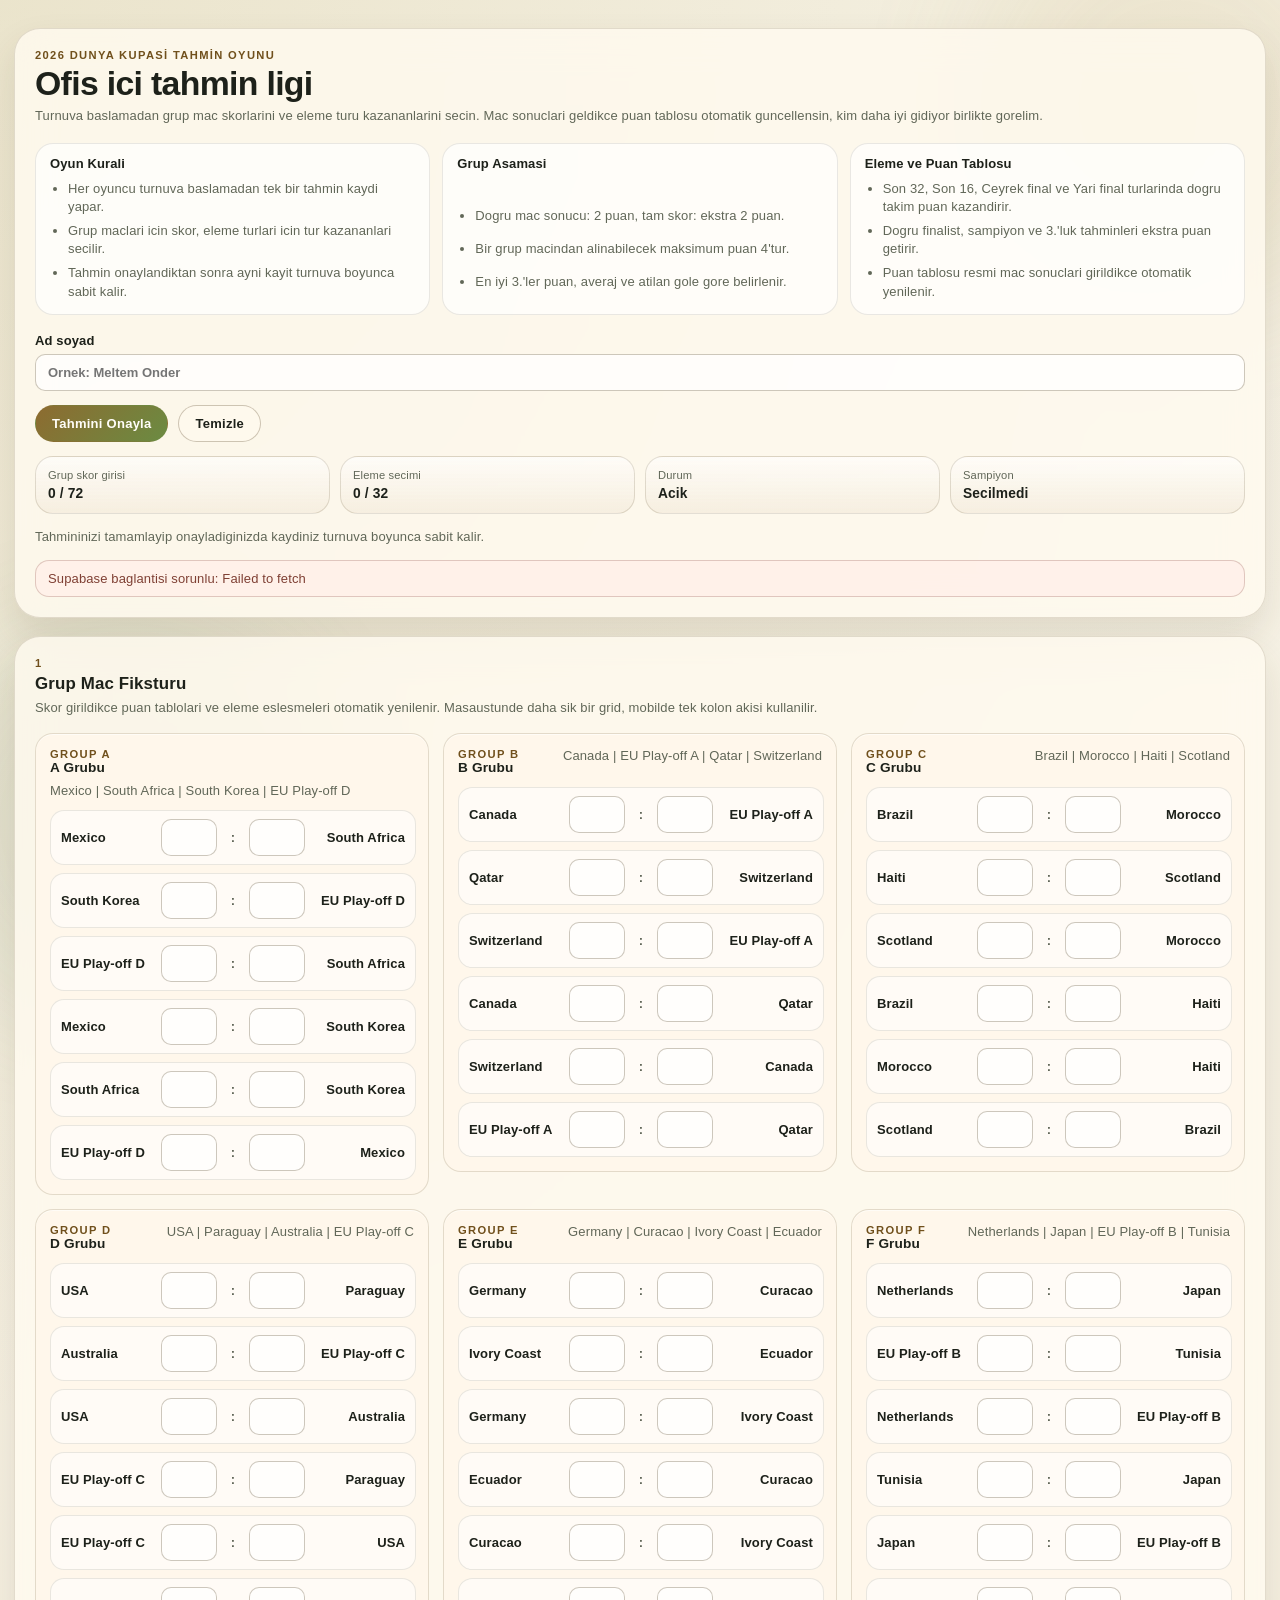
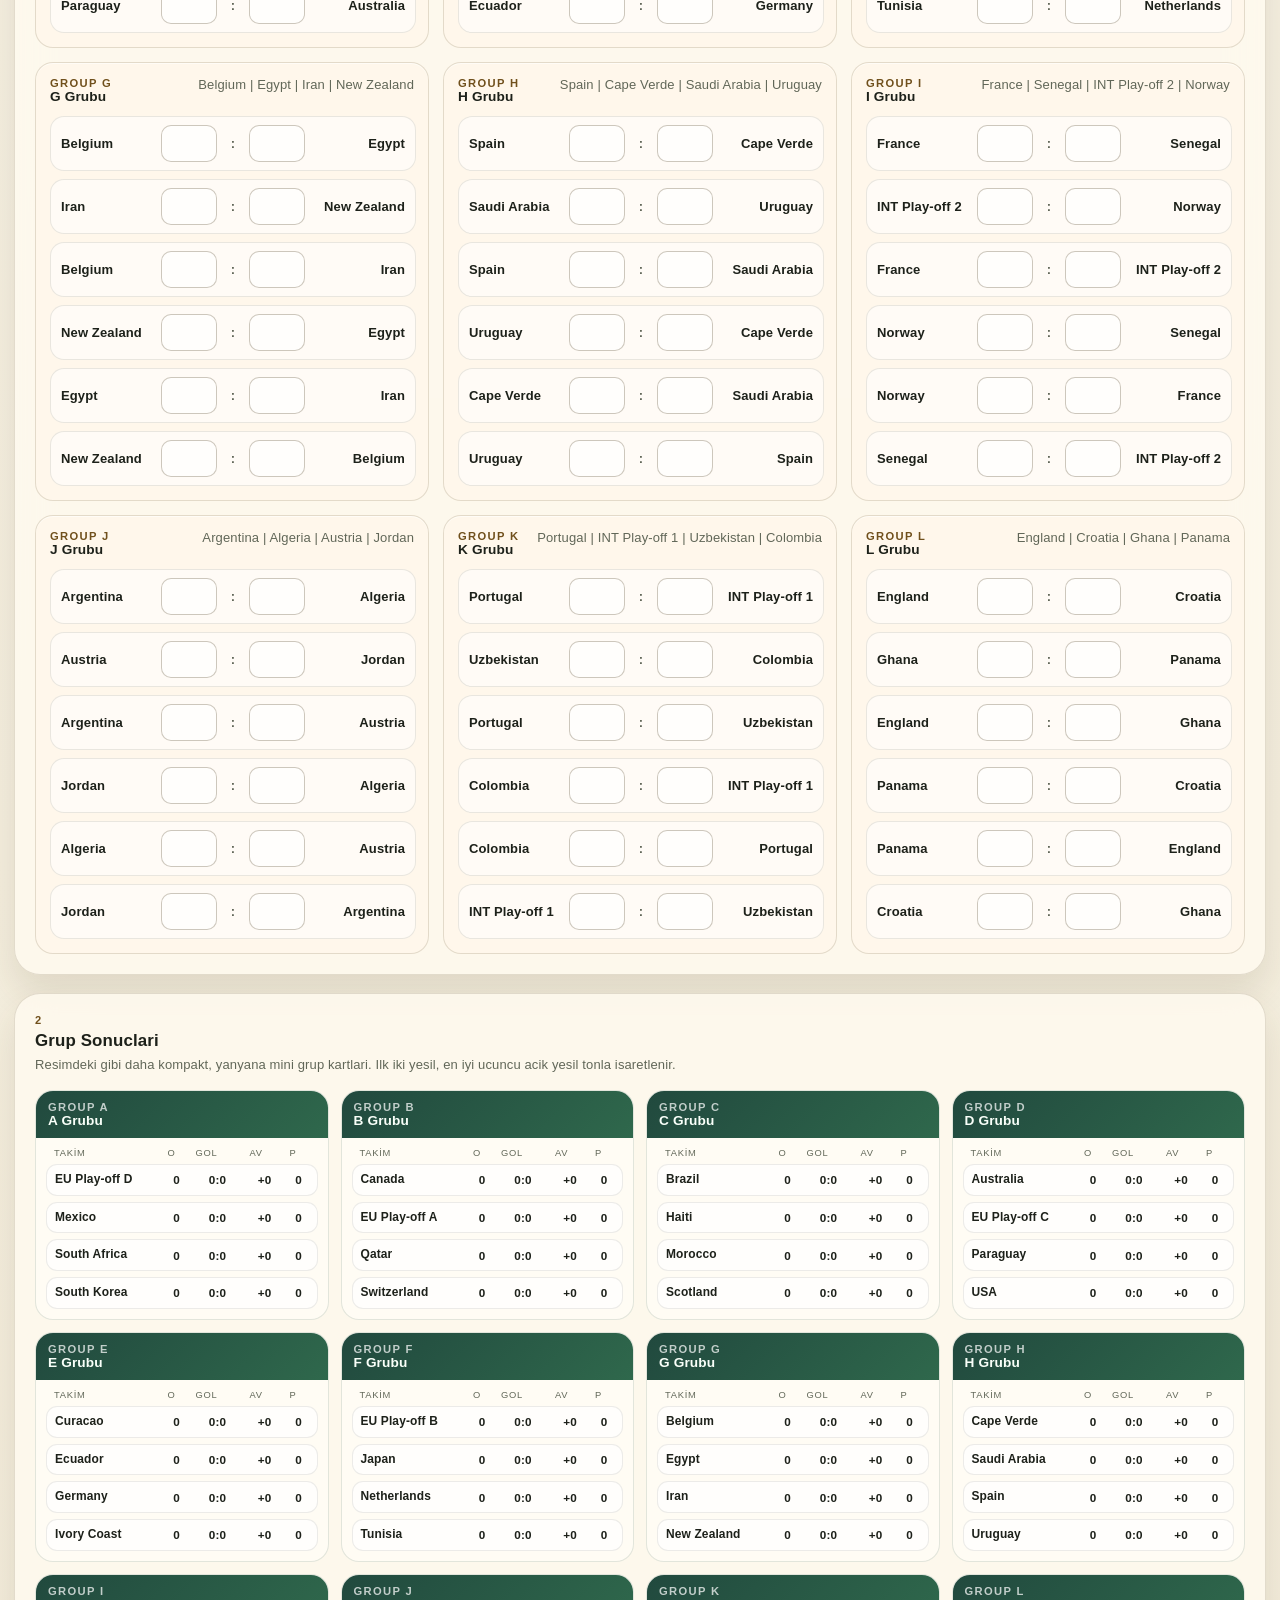
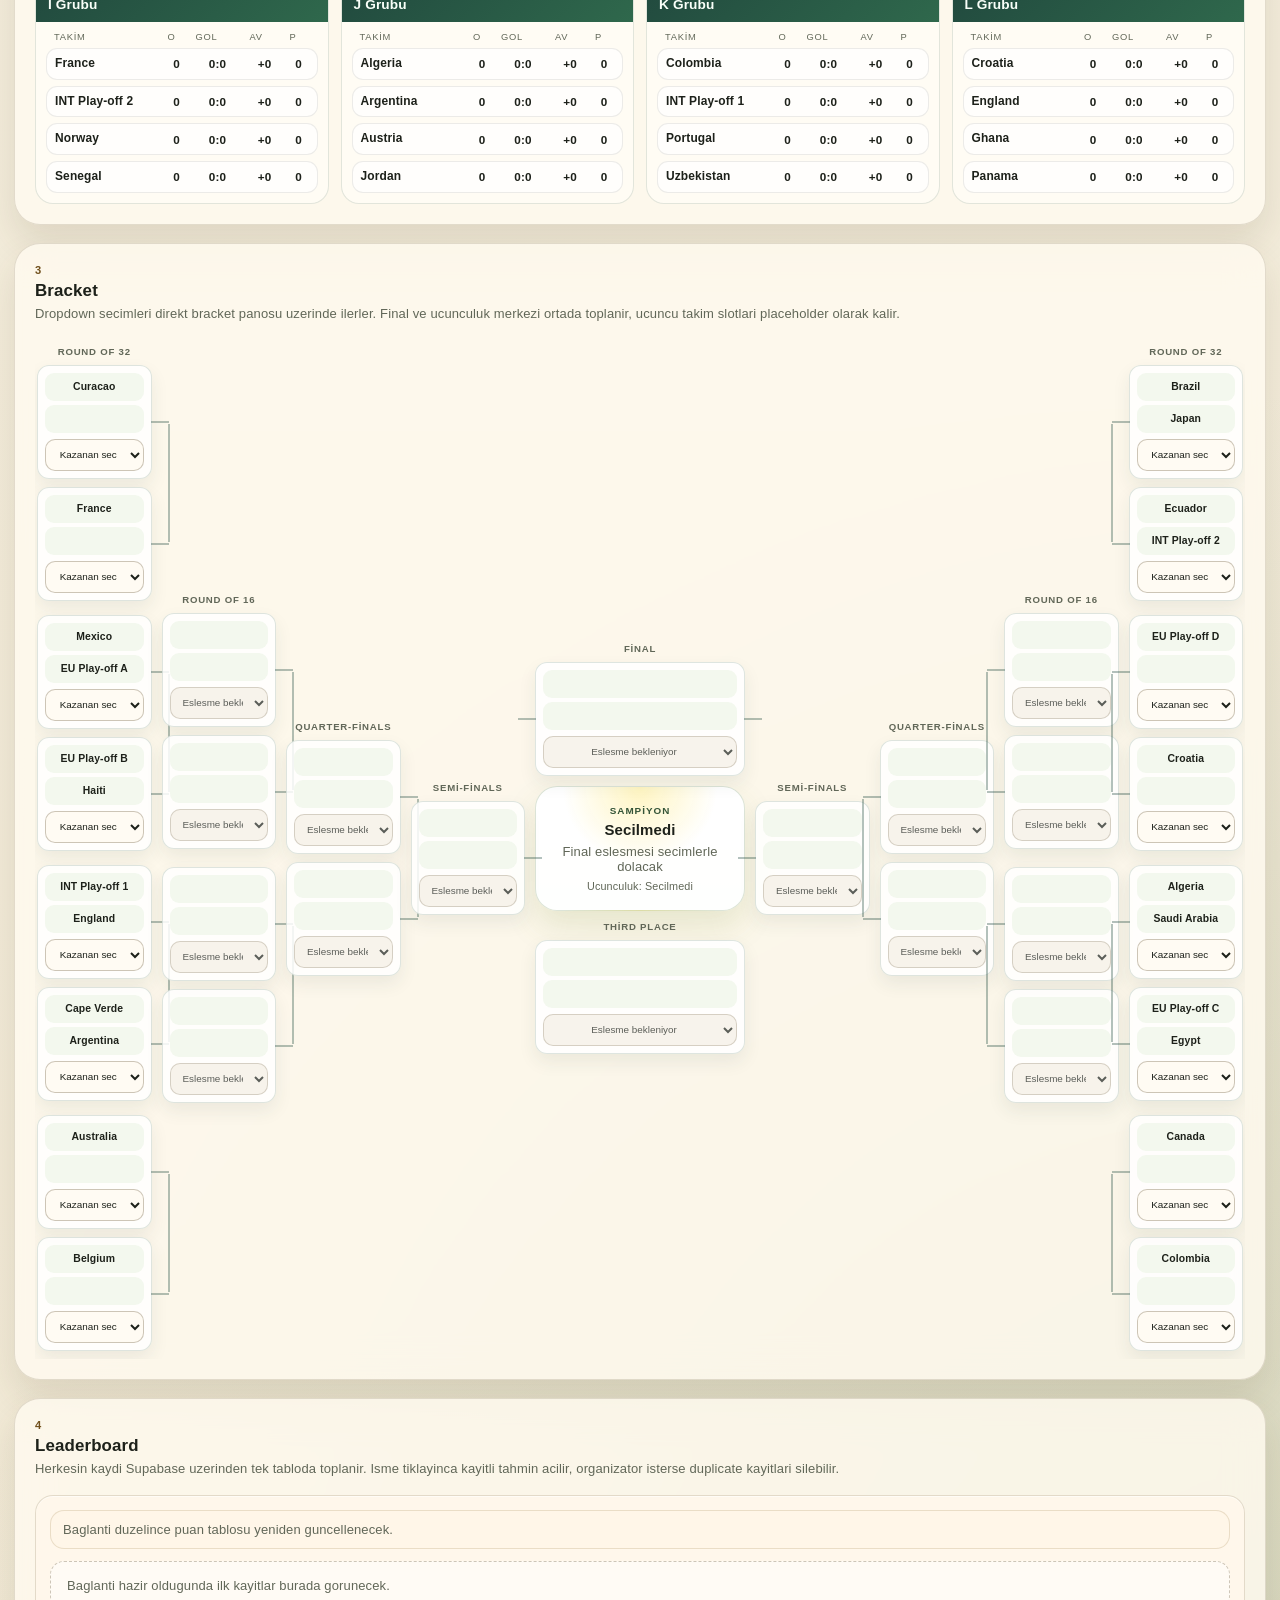
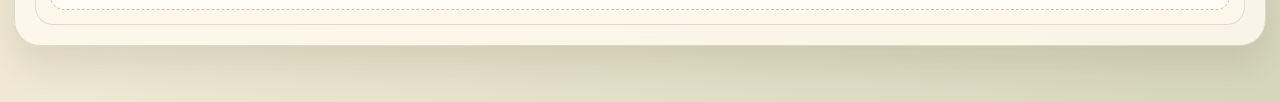
==== index.html @ 06441416 "debug" ====
<!doctype html>
<html lang="tr">
  <head>
    <meta charset="utf-8" />
    <meta name="viewport" content="width=device-width, initial-scale=1" />
    <title>2026 Dunya Kupasi Ofis Tahmin Ligi</title>
    <link rel="stylesheet" href="styles.css" />
    <script src="app.js" defer></script>
  </head>
  <body>
    <div class="page-glow page-glow--top"></div>
    <div class="page-glow page-glow--bottom"></div>

    <main class="app-shell">
      <section class="hero-card">
        <div class="section-intro">
          <p class="section-kicker">2026 Dunya Kupasi Tahmin Oyunu</p>
          <h1>Ofis ici tahmin ligi</h1>
          <p class="section-copy">
            Turnuva baslamadan grup mac skorlarini ve eleme turu kazananlarini
            secin. Mac sonuclari geldikce puan tablosu otomatik guncellensin,
            kim daha iyi gidiyor birlikte gorelim.
          </p>
        </div>

        <div class="hero-rules">
          <article class="hero-rule-card">
            <h2>Oyun Kurali</h2>
            <ul class="hero-rule-list">
              <li>Her oyuncu turnuva baslamadan tek bir tahmin kaydi yapar.</li>
              <li>Grup maclari icin skor, eleme turlari icin tur kazananlari secilir.</li>
              <li>Tahmin onaylandiktan sonra ayni kayit turnuva boyunca sabit kalir.</li>
            </ul>
          </article>

          <article class="hero-rule-card">
            <h2>Grup Asamasi</h2>
            <ul class="hero-rule-list">
              <li>Dogru mac sonucu: 2 puan, tam skor: ekstra 2 puan.</li>
              <li>Bir grup macindan alinabilecek maksimum puan 4'tur.</li>
              <li>En iyi 3.'ler puan, averaj ve atilan gole gore belirlenir.</li>
            </ul>
          </article>

          <article class="hero-rule-card">
            <h2>Eleme ve Puan Tablosu</h2>
            <ul class="hero-rule-list">
              <li>Son 32, Son 16, Ceyrek final ve Yari final turlarinda dogru takim puan kazandirir.</li>
              <li>Dogru finalist, sampiyon ve 3.'luk tahminleri ekstra puan getirir.</li>
              <li>Puan tablosu resmi mac sonuclari girildikce otomatik yenilenir.</li>
            </ul>
          </article>
        </div>

        <form id="entry-form" class="entry-form" autocomplete="off">
          <label class="field-label" for="full-name">
            Ad soyad
            <input
              id="full-name"
              name="fullName"
              type="text"
              maxlength="80"
              placeholder="Ornek: Meltem Onder"
            />
          </label>

          <div class="button-row">
            <button id="confirm-btn" class="button button--primary" type="submit">
              Tahmini Onayla
            </button>
            <button id="clear-btn" class="button button--ghost" type="button">
              Temizle
            </button>
          </div>

          <div class="status-grid">
            <article class="status-card">
              <span>Grup skor girisi</span>
              <strong id="group-progress">0 / 72</strong>
            </article>
            <article class="status-card">
              <span>Eleme secimi</span>
              <strong id="knockout-progress">0 / 32</strong>
            </article>
            <article class="status-card">
              <span>Durum</span>
              <strong id="lock-state">Acik</strong>
            </article>
            <article class="status-card">
              <span>Sampiyon</span>
              <strong id="champion-preview">Secilmedi</strong>
            </article>
          </div>

          <p id="lock-note" class="helper-copy">
            Tahmininizi tamamlayip onayladiginizda kaydiniz kilitlenir.
          </p>
          <p id="sync-note" class="sync-note">
            Canli puan tablosu hazirlaniyor.
          </p>
        </form>
      </section>

      <section class="section-card">
        <div class="section-intro">
          <p class="section-kicker">1</p>
          <h2>Grup Mac Fiksturu</h2>
          <p class="section-copy">
            Skor girildikce puan tablolari ve eleme eslesmeleri otomatik
            yenilenir. Masaustunde daha sik bir grid, mobilde tek kolon akisi
            kullanilir.
          </p>
        </div>
        <div id="fixtures-root" class="stack-root"></div>
      </section>

      <section class="section-card">
        <div class="section-intro">
          <p class="section-kicker">2</p>
          <h2>Grup Sonuclari</h2>
          <p class="section-copy">
            Resimdeki gibi daha kompakt, yanyana mini grup kartlari. Ilk iki
            yesil, en iyi ucuncu acik yesil tonla isaretlenir.
          </p>
        </div>
        <div id="standings-root" class="stack-root"></div>
      </section>

      <section class="section-card">
        <div class="section-intro">
          <p class="section-kicker">3</p>
          <h2>Bracket</h2>
          <p class="section-copy">
            Dropdown secimleri direkt bracket panosu uzerinde ilerler. Final ve
            ucunculuk merkezi ortada toplanir, ucuncu takim slotlari placeholder
            olarak kalir.
          </p>
        </div>
        <div id="bracket-root" class="stack-root"></div>
      </section>

      <section class="section-card">
        <div class="section-intro">
          <p class="section-kicker">4</p>
          <h2>Leaderboard</h2>
          <p class="section-copy">
            Herkesin kaydi Supabase uzerinden tek tabloda toplanir. Isme
            tiklayinca kayitli tahmin acilir, organizator isterse duplicate
            kayitlari silebilir.
          </p>
        </div>
        <div id="leaderboard-root"></div>
      </section>

      <section id="admin-section" class="section-card hidden">
        <div class="section-intro">
          <p class="section-kicker">Admin</p>
          <h2>Admin Skor Girisi</h2>
          <p class="section-copy">
            Bu alan sadece organizator icindir. Giris yapinca resmi mac
            sonuclarini kaydedebilir ve leaderboard'u ortak olarak
            guncelleyebilirsiniz.
          </p>
        </div>
        <div id="admin-root" class="stack-root"></div>
      </section>
    </main>

    <div id="preview-overlay" class="preview-overlay hidden" role="dialog" aria-modal="true">
      <div class="preview-panel">
        <div class="preview-panel__head">
          <div>
            <p class="section-kicker">Kayitli Tahmin</p>
            <h3 id="preview-title">Tahmin detayi</h3>
            <p id="preview-meta" class="helper-copy"></p>
          </div>
          <button
            type="button"
            class="button button--ghost button--small"
            data-close-preview="true"
          >
            Kapat
          </button>
        </div>
        <div id="preview-body" class="preview-body"></div>
      </div>
    </div>
  </body>
</html>
---- styles.css ----
:root {
  --bg: #f4efdf;
  --bg-soft: rgba(255, 252, 244, 0.75);
  --panel: rgba(255, 250, 240, 0.82);
  --panel-strong: rgba(255, 248, 235, 0.94);
  --line: rgba(100, 84, 53, 0.18);
  --line-strong: rgba(100, 84, 53, 0.32);
  --ink: #1d211a;
  --muted: #616758;
  --accent: #8c6a30;
  --accent-strong: #70501c;
  --green-soft: #dcebcf;
  --green-strong: #355538;
  --green-lite: #edf6e4;
  --warning: #7f4034;
  --shadow: 0 18px 36px rgba(74, 54, 28, 0.12);
  --radius-xl: 26px;
  --radius-lg: 18px;
  --radius-md: 14px;
  --radius-sm: 10px;
  --font-stack: "Avenir Next Condensed", "Franklin Gothic Medium", "Arial Narrow", sans-serif;
  font-size: 13px;
}

*,
*::before,
*::after {
  box-sizing: border-box;
}

html {
  scroll-behavior: smooth;
}

body {
  margin: 0;
  min-height: 100vh;
  background:
    radial-gradient(circle at top left, rgba(190, 175, 109, 0.22), transparent 28%),
    radial-gradient(circle at bottom right, rgba(104, 137, 91, 0.2), transparent 26%),
    linear-gradient(180deg, #f7f3e7 0%, #f1e9d5 100%);
  color: var(--ink);
  font-family: var(--font-stack);
  letter-spacing: 0.01em;
}

body.modal-open {
  overflow: hidden;
}

.hidden {
  display: none !important;
}

.page-glow {
  position: fixed;
  inset: auto;
  width: 32rem;
  height: 32rem;
  border-radius: 50%;
  filter: blur(64px);
  opacity: 0.45;
  pointer-events: none;
  z-index: 0;
}

.page-glow--top {
  top: -8rem;
  right: -8rem;
  background: rgba(180, 154, 81, 0.28);
}

.page-glow--bottom {
  bottom: -10rem;
  left: -6rem;
  background: rgba(90, 125, 93, 0.24);
}

.app-shell {
  position: relative;
  z-index: 1;
  width: min(1260px, calc(100vw - 28px));
  margin: 0 auto;
  padding: 28px 0 56px;
}

.hero-card,
.section-card {
  position: relative;
  background: var(--panel);
  border: 1px solid var(--line);
  border-radius: var(--radius-xl);
  box-shadow: var(--shadow);
  backdrop-filter: blur(18px);
  padding: 20px;
}

.section-card {
  margin-top: 18px;
}

.section-intro {
  display: grid;
  gap: 6px;
  margin-bottom: 16px;
}

.section-kicker {
  margin: 0;
  color: var(--accent-strong);
  font-size: 0.86rem;
  font-weight: 700;
  text-transform: uppercase;
  letter-spacing: 0.12em;
}

h1,
h2,
h3,
h4,
p {
  margin: 0;
}

h1 {
  font-size: clamp(1.7rem, 3vw, 2.6rem);
  line-height: 1;
  letter-spacing: -0.02em;
}

h2 {
  font-size: 1.3rem;
  line-height: 1.05;
}

h3 {
  font-size: 1.05rem;
  line-height: 1.1;
}

h4 {
  font-size: 0.94rem;
}

.section-copy,
.helper-copy {
  color: var(--muted);
  line-height: 1.4;
}

.sync-note {
  margin: 0;
  padding: 10px 12px;
  border-radius: var(--radius-md);
  border: 1px solid rgba(99, 119, 76, 0.18);
  background: rgba(235, 245, 224, 0.72);
  color: var(--muted);
}

.sync-note--warning {
  border-color: rgba(127, 64, 52, 0.24);
  background: rgba(255, 240, 233, 0.84);
  color: var(--warning);
}

.entry-form {
  margin-top: 18px;
  display: grid;
  gap: 14px;
}

.hero-rules {
  margin-top: 18px;
  display: grid;
  grid-template-columns: repeat(3, minmax(0, 1fr));
  gap: 12px;
}

.hero-rule-card {
  border: 1px solid rgba(97, 103, 88, 0.14);
  border-radius: var(--radius-lg);
  background: rgba(255, 255, 255, 0.68);
  padding: 13px 14px;
  display: grid;
  gap: 9px;
}

.hero-rule-card h2 {
  font-size: 1rem;
}

.hero-rule-list {
  margin: 0;
  padding-left: 18px;
  color: var(--muted);
  display: grid;
  gap: 6px;
  line-height: 1.4;
}

.field-label,
.select-label {
  display: grid;
  gap: 6px;
  font-weight: 700;
  color: var(--ink);
}

input,
select,
button {
  font: inherit;
}

input[type="text"],
input[type="number"],
select {
  width: 100%;
  border: 1px solid var(--line-strong);
  border-radius: var(--radius-sm);
  background: rgba(255, 255, 255, 0.72);
  color: var(--ink);
  padding: 10px 12px;
  transition: border-color 160ms ease, transform 160ms ease, background-color 160ms ease;
}

input[type="text"]:focus,
input[type="number"]:focus,
select:focus {
  outline: none;
  border-color: rgba(113, 83, 24, 0.72);
  background: rgba(255, 255, 255, 0.95);
}

input:disabled,
select:disabled {
  cursor: not-allowed;
  opacity: 0.72;
  background: rgba(242, 236, 225, 0.84);
}

.button-row {
  display: flex;
  flex-wrap: wrap;
  gap: 10px;
}

.button {
  border: 1px solid transparent;
  border-radius: 999px;
  padding: 10px 16px;
  font-weight: 800;
  letter-spacing: 0.02em;
  cursor: pointer;
  transition: transform 160ms ease, border-color 160ms ease, background-color 160ms ease;
}

.button:hover {
  transform: translateY(-1px);
}

.button--primary {
  background: linear-gradient(135deg, #8d6b30, #6b8b42);
  color: #fffdf8;
}

.button--ghost {
  border-color: var(--line-strong);
  background: rgba(255, 249, 238, 0.7);
  color: var(--ink);
}

.button--danger {
  border-color: rgba(127, 64, 52, 0.28);
  background: rgba(255, 240, 233, 0.82);
  color: var(--warning);
}

.button--small {
  padding: 8px 12px;
}

.status-grid {
  display: grid;
  grid-template-columns: repeat(4, minmax(0, 1fr));
  gap: 10px;
}

.status-card {
  display: grid;
  gap: 5px;
  padding: 12px;
  border-radius: var(--radius-lg);
  border: 1px solid var(--line);
  background:
    linear-gradient(180deg, rgba(255, 255, 255, 0.62), rgba(245, 237, 222, 0.9));
}

.status-card span {
  color: var(--muted);
  font-size: 0.86rem;
}

.status-card strong {
  font-size: 1.06rem;
}

.stack-root {
  display: grid;
  gap: 14px;
}

#fixtures-root {
  grid-template-columns: repeat(auto-fit, minmax(350px, 1fr));
  align-items: start;
}

.group-card,
.leaderboard-card {
  border: 1px solid var(--line);
  border-radius: var(--radius-lg);
  background: var(--panel-strong);
  box-shadow: inset 0 1px 0 rgba(255, 255, 255, 0.55);
  padding: 14px;
}

.group-card__head {
  display: flex;
  flex-wrap: wrap;
  justify-content: space-between;
  gap: 8px 14px;
  margin-bottom: 12px;
}

.group-card__teams {
  color: var(--muted);
}

.fixture-list,
.preview-fixtures {
  display: grid;
  gap: 8px;
}

.fixture-row {
  display: grid;
  grid-template-columns: minmax(92px, 1fr) 56px 16px 56px minmax(92px, 1fr);
  align-items: center;
  gap: 8px;
  padding: 8px 10px;
  border: 1px solid rgba(97, 103, 88, 0.14);
  border-radius: var(--radius-md);
  background: rgba(255, 255, 255, 0.54);
}

.fixture-team {
  font-weight: 700;
}

.fixture-team--away {
  text-align: right;
}

.score-input {
  padding: 8px 10px;
  text-align: center;
  font-weight: 800;
}

.score-separator {
  text-align: center;
  color: var(--muted);
  font-weight: 800;
}

.leaderboard-shell {
  overflow-x: auto;
}

table {
  width: 100%;
  border-collapse: collapse;
  min-width: 420px;
}

th,
td {
  padding: 9px 8px;
  border-bottom: 1px solid rgba(97, 103, 88, 0.12);
  text-align: left;
  white-space: nowrap;
}

thead th {
  color: var(--muted);
  font-size: 0.82rem;
  text-transform: uppercase;
  letter-spacing: 0.08em;
}

tbody tr:last-child td {
  border-bottom: 0;
}

.row-qualifier {
  background: var(--green-soft);
}

.row-best-third {
  background: var(--green-lite);
}

.standings-map {
  display: grid;
  grid-template-columns: repeat(4, minmax(0, 1fr));
  gap: 12px;
}

.mini-group-card {
  overflow: hidden;
  border: 1px solid rgba(19, 56, 45, 0.12);
  border-radius: var(--radius-lg);
  background: rgba(255, 252, 244, 0.96);
  box-shadow: inset 0 1px 0 rgba(255, 255, 255, 0.6);
}

.mini-group-card__head {
  padding: 10px 12px;
  color: #f9fff9;
  background: linear-gradient(135deg, #21493e, #2f684c);
}

.mini-group-card__head .section-kicker {
  color: rgba(255, 255, 255, 0.72);
}

.mini-group-card__body {
  display: grid;
  gap: 6px;
  padding: 10px;
}

.mini-group-legend,
.mini-group-row {
  display: grid;
  grid-template-columns: minmax(0, 2.6fr) 20px 46px 32px 20px;
  gap: 8px;
  align-items: center;
}

.mini-group-legend {
  color: var(--muted);
  font-size: 0.72rem;
  text-transform: uppercase;
  letter-spacing: 0.08em;
  padding: 0 8px;
}

.mini-group-row {
  padding: 8px;
  border-radius: 11px;
  border: 1px solid rgba(97, 103, 88, 0.12);
  background: rgba(255, 255, 255, 0.72);
}

.mini-group-value {
  text-align: center;
  font-weight: 800;
  font-size: 0.9rem;
}

.mini-group-team {
  min-width: 0;
  line-height: 1.15;
  font-size: 0.92rem;
  overflow-wrap: anywhere;
}

.bracket-scroll {
  overflow-x: auto;
  padding-bottom: 6px;
}

.bracket-board {
  min-width: 1020px;
  display: grid;
  grid-template-columns: minmax(0, 1fr) 210px minmax(0, 1fr);
  gap: 10px;
  align-items: start;
  padding: 6px 2px 2px;
}

.bracket-side {
  display: grid;
  gap: 10px;
  align-items: center;
}

.bracket-side--left {
  grid-template-columns: repeat(4, minmax(0, 1fr));
}

.bracket-side--right {
  grid-template-columns: repeat(4, minmax(0, 1fr));
}

.bracket-column {
  position: relative;
  display: grid;
  gap: 8px;
  align-content: start;
}

.bracket-column__label {
  margin: 0;
  color: var(--muted);
  font-size: 0.74rem;
  font-weight: 800;
  text-align: center;
  text-transform: uppercase;
  letter-spacing: 0.08em;
}

.bracket-column__stack {
  display: grid;
  gap: 14px;
}

.bracket-column--r16 .bracket-column__stack {
  gap: 18px;
}

.bracket-column--qf .bracket-column__stack {
  gap: 26px;
}

.bracket-column--sf .bracket-column__stack {
  gap: 0;
}

.bracket-group {
  position: relative;
  display: grid;
  gap: 8px;
  z-index: 0;
}

.bracket-group--size-1 {
  gap: 0;
}

.bracket-match {
  position: relative;
  display: grid;
  gap: 6px;
  padding: 7px;
  min-height: 96px;
  z-index: 1;
  border-radius: 12px;
  border: 1px solid rgba(22, 71, 46, 0.14);
  background: rgba(255, 255, 255, 0.84);
  box-shadow: 0 8px 18px rgba(35, 69, 47, 0.08);
}

.bracket-match > * {
  position: relative;
  z-index: 1;
}

.bracket-side--left .bracket-column:not(:last-child) .bracket-match::after {
  content: "";
  position: absolute;
  top: calc(50% - 1px);
  right: -18px;
  width: 18px;
  z-index: 0;
  border-top: 2px solid rgba(33, 73, 62, 0.34);
}

.bracket-side--right .bracket-column:not(:first-child) .bracket-match::before {
  content: "";
  position: absolute;
  top: calc(50% - 1px);
  left: -18px;
  width: 18px;
  z-index: 0;
  border-top: 2px solid rgba(33, 73, 62, 0.34);
}

.bracket-side--left .bracket-column--sf .bracket-match::after {
  content: "";
  position: absolute;
  top: calc(50% - 1px);
  right: -18px;
  width: 18px;
  z-index: 0;
  border-top: 2px solid rgba(33, 73, 62, 0.34);
}

.bracket-side--right .bracket-column--sf .bracket-match::before {
  content: "";
  position: absolute;
  top: calc(50% - 1px);
  left: -18px;
  width: 18px;
  z-index: 0;
  border-top: 2px solid rgba(33, 73, 62, 0.34);
}

.bracket-side--left .bracket-group--size-2::after {
  content: "";
  position: absolute;
  top: 25%;
  bottom: 25%;
  right: -18px;
  z-index: 0;
  border-right: 2px solid rgba(33, 73, 62, 0.34);
}

.bracket-side--right .bracket-group--size-2::before {
  content: "";
  position: absolute;
  top: 25%;
  bottom: 25%;
  left: -18px;
  z-index: 0;
  border-left: 2px solid rgba(33, 73, 62, 0.34);
}

.bracket-slot-stack {
  display: grid;
  gap: 4px;
}

.bracket-slot {
  display: flex;
  align-items: center;
  justify-content: center;
  min-height: 28px;
  gap: 6px;
  padding: 5px 7px;
  border-radius: 9px;
  background: rgba(243, 248, 238, 0.96);
}

.bracket-slot__team {
  display: flex;
  align-items: center;
  justify-content: center;
  flex: 1 1 100%;
  min-width: 0;
  min-height: 18px;
  line-height: 1.15;
  text-align: center;
  overflow-wrap: anywhere;
  font-size: 0.8rem;
}

.bracket-slot__team:empty::after {
  content: "\00a0";
}

.bracket-select {
  width: 100%;
  height: 32px;
  padding: 6px 8px;
  font-size: 0.76rem;
  text-align: center;
  text-align-last: center;
  background: rgba(255, 251, 243, 0.94);
}

.bracket-center {
  display: grid;
  gap: 10px;
  align-content: center;
  align-self: center;
}

.bracket-center__section {
  position: relative;
  display: grid;
  gap: 8px;
}

.bracket-center .bracket-match {
  background: rgba(255, 255, 255, 0.9);
}

.bracket-center__section:first-child .bracket-match::before,
.bracket-center__section:first-child .bracket-match::after {
  content: "";
  position: absolute;
  top: calc(50% - 1px);
  width: 18px;
  z-index: 0;
  border-top: 2px solid rgba(33, 73, 62, 0.34);
}

.bracket-center__section:first-child .bracket-match::before {
  left: -18px;
}

.bracket-center__section:first-child .bracket-match::after {
  right: -18px;
}

.bracket-crown {
  display: grid;
  gap: 6px;
  padding: 18px 14px;
  border-radius: 22px;
  text-align: center;
  border: 1px solid rgba(79, 122, 55, 0.2);
  background:
    radial-gradient(circle at top, rgba(255, 244, 188, 0.92), rgba(255, 255, 255, 0.94) 48%),
    linear-gradient(180deg, rgba(255, 255, 255, 0.96), rgba(235, 247, 223, 0.96));
  box-shadow: 0 16px 32px rgba(121, 143, 51, 0.16);
}

.bracket-crown span {
  color: var(--green-strong);
  font-size: 0.76rem;
  font-weight: 800;
  text-transform: uppercase;
  letter-spacing: 0.1em;
}

.bracket-crown strong {
  font-size: 1.15rem;
  line-height: 1.05;
}

.bracket-crown p,
.bracket-crown small {
  color: var(--muted);
}

.match-card {
  border: 1px solid rgba(97, 103, 88, 0.14);
  border-radius: var(--radius-md);
  background: rgba(255, 255, 255, 0.72);
  padding: 12px;
  display: grid;
  gap: 10px;
}

.match-card__top {
  display: flex;
  justify-content: space-between;
  gap: 10px;
  align-items: flex-start;
}

.participant-stack {
  display: grid;
  gap: 6px;
}

.participant-row {
  display: flex;
  justify-content: space-between;
  gap: 12px;
  align-items: center;
  padding: 7px 9px;
  border-radius: var(--radius-sm);
  background: rgba(249, 245, 235, 0.92);
}

.participant-row span {
  color: var(--muted);
}

.leaderboard-note {
  margin-bottom: 12px;
  padding: 11px 12px;
  border-radius: var(--radius-md);
  background: rgba(255, 247, 232, 0.9);
  border: 1px solid rgba(140, 106, 48, 0.18);
  color: var(--muted);
}

.link-button {
  appearance: none;
  padding: 0;
  border: 0;
  background: transparent;
  color: var(--accent-strong);
  text-decoration: underline;
  cursor: pointer;
  font-weight: 800;
}

.empty-state {
  padding: 16px;
  border-radius: var(--radius-md);
  border: 1px dashed var(--line-strong);
  color: var(--muted);
  background: rgba(255, 255, 255, 0.52);
}

.table-note {
  display: flex;
  flex-wrap: wrap;
  justify-content: space-between;
  gap: 8px 14px;
  margin-bottom: 12px;
  color: var(--muted);
}

.leaderboard-actions {
  text-align: right;
}

.admin-shell {
  display: grid;
  gap: 14px;
}

.admin-toolbar {
  display: flex;
  flex-wrap: wrap;
  justify-content: space-between;
  gap: 10px 16px;
  align-items: flex-start;
}

.admin-toolbar__meta {
  display: grid;
  gap: 4px;
}

.admin-badge {
  display: inline-flex;
  align-items: center;
  gap: 6px;
  padding: 5px 9px;
  border-radius: 999px;
  background: rgba(53, 85, 56, 0.14);
  color: var(--green-strong);
  font-size: 0.76rem;
  font-weight: 800;
  letter-spacing: 0.08em;
  text-transform: uppercase;
}

.admin-editor-grid {
  display: grid;
  grid-template-columns: repeat(auto-fit, minmax(320px, 1fr));
  gap: 14px;
}

.admin-rounds {
  display: grid;
  gap: 14px;
}

.admin-round-block {
  display: grid;
  gap: 10px;
}

.admin-round-grid {
  display: grid;
  grid-template-columns: repeat(auto-fit, minmax(220px, 1fr));
  gap: 10px;
}

.admin-login {
  width: min(420px, 100%);
  display: grid;
  gap: 12px;
}

.admin-note {
  color: var(--muted);
}

.admin-footer {
  display: flex;
  flex-wrap: wrap;
  justify-content: space-between;
  gap: 10px;
  align-items: center;
}

.preview-overlay {
  position: fixed;
  inset: 0;
  background: rgba(19, 22, 18, 0.48);
  display: flex;
  align-items: flex-start;
  justify-content: center;
  padding: 24px 14px;
  overflow-y: auto;
  z-index: 40;
}

.preview-overlay.hidden {
  display: none;
}

.preview-panel {
  width: min(960px, 100%);
  border-radius: var(--radius-xl);
  border: 1px solid rgba(255, 255, 255, 0.22);
  background: rgba(249, 245, 236, 0.96);
  box-shadow: 0 22px 60px rgba(0, 0, 0, 0.22);
  padding: 18px;
}

.preview-panel__head {
  display: flex;
  justify-content: space-between;
  gap: 12px;
  align-items: flex-start;
  margin-bottom: 16px;
}

.preview-body,
.preview-section {
  display: grid;
  gap: 12px;
}

.preview-section + .preview-section {
  margin-top: 14px;
}

.preview-round,
.preview-group {
  border: 1px solid var(--line);
  border-radius: var(--radius-lg);
  background: rgba(255, 255, 255, 0.72);
  padding: 12px;
}

.preview-fixture-row,
.preview-winner-row {
  display: flex;
  justify-content: space-between;
  gap: 12px;
  padding: 6px 0;
  border-bottom: 1px solid rgba(97, 103, 88, 0.12);
}

.preview-fixture-row:last-child,
.preview-winner-row:last-child {
  border-bottom: 0;
}

.preview-score {
  font-weight: 800;
  color: var(--accent-strong);
}

.muted {
  color: var(--muted);
}

@media (max-width: 840px) {
  .status-grid {
    grid-template-columns: repeat(2, minmax(0, 1fr));
  }

  .hero-rules,
  .standings-map {
    grid-template-columns: repeat(2, minmax(0, 1fr));
  }

  .admin-round-grid {
    grid-template-columns: repeat(2, minmax(0, 1fr));
  }
}

@media (max-width: 640px) {
  :root {
    font-size: 12px;
  }

  .app-shell {
    width: min(100vw - 18px, 1100px);
    padding-top: 18px;
    padding-bottom: 34px;
  }

  .hero-card,
  .section-card,
  .preview-panel {
    padding: 14px;
    border-radius: 20px;
  }

  #fixtures-root,
  .hero-rules,
  .standings-map {
    grid-template-columns: 1fr;
  }

  .fixture-row {
    grid-template-columns: minmax(72px, 1fr) 50px 14px 50px minmax(72px, 1fr);
    gap: 6px;
    padding: 8px;
  }

  .mini-group-legend,
  .mini-group-row {
    grid-template-columns: minmax(0, 2.2fr) 18px 40px 28px 18px;
  }

  .match-card__top,
  .group-card__head,
  .preview-panel__head,
  .admin-toolbar,
  .table-note,
  .admin-footer {
    flex-direction: column;
  }

  th,
  td {
    padding: 8px 6px;
  }

  .admin-round-grid {
    grid-template-columns: 1fr;
  }
}
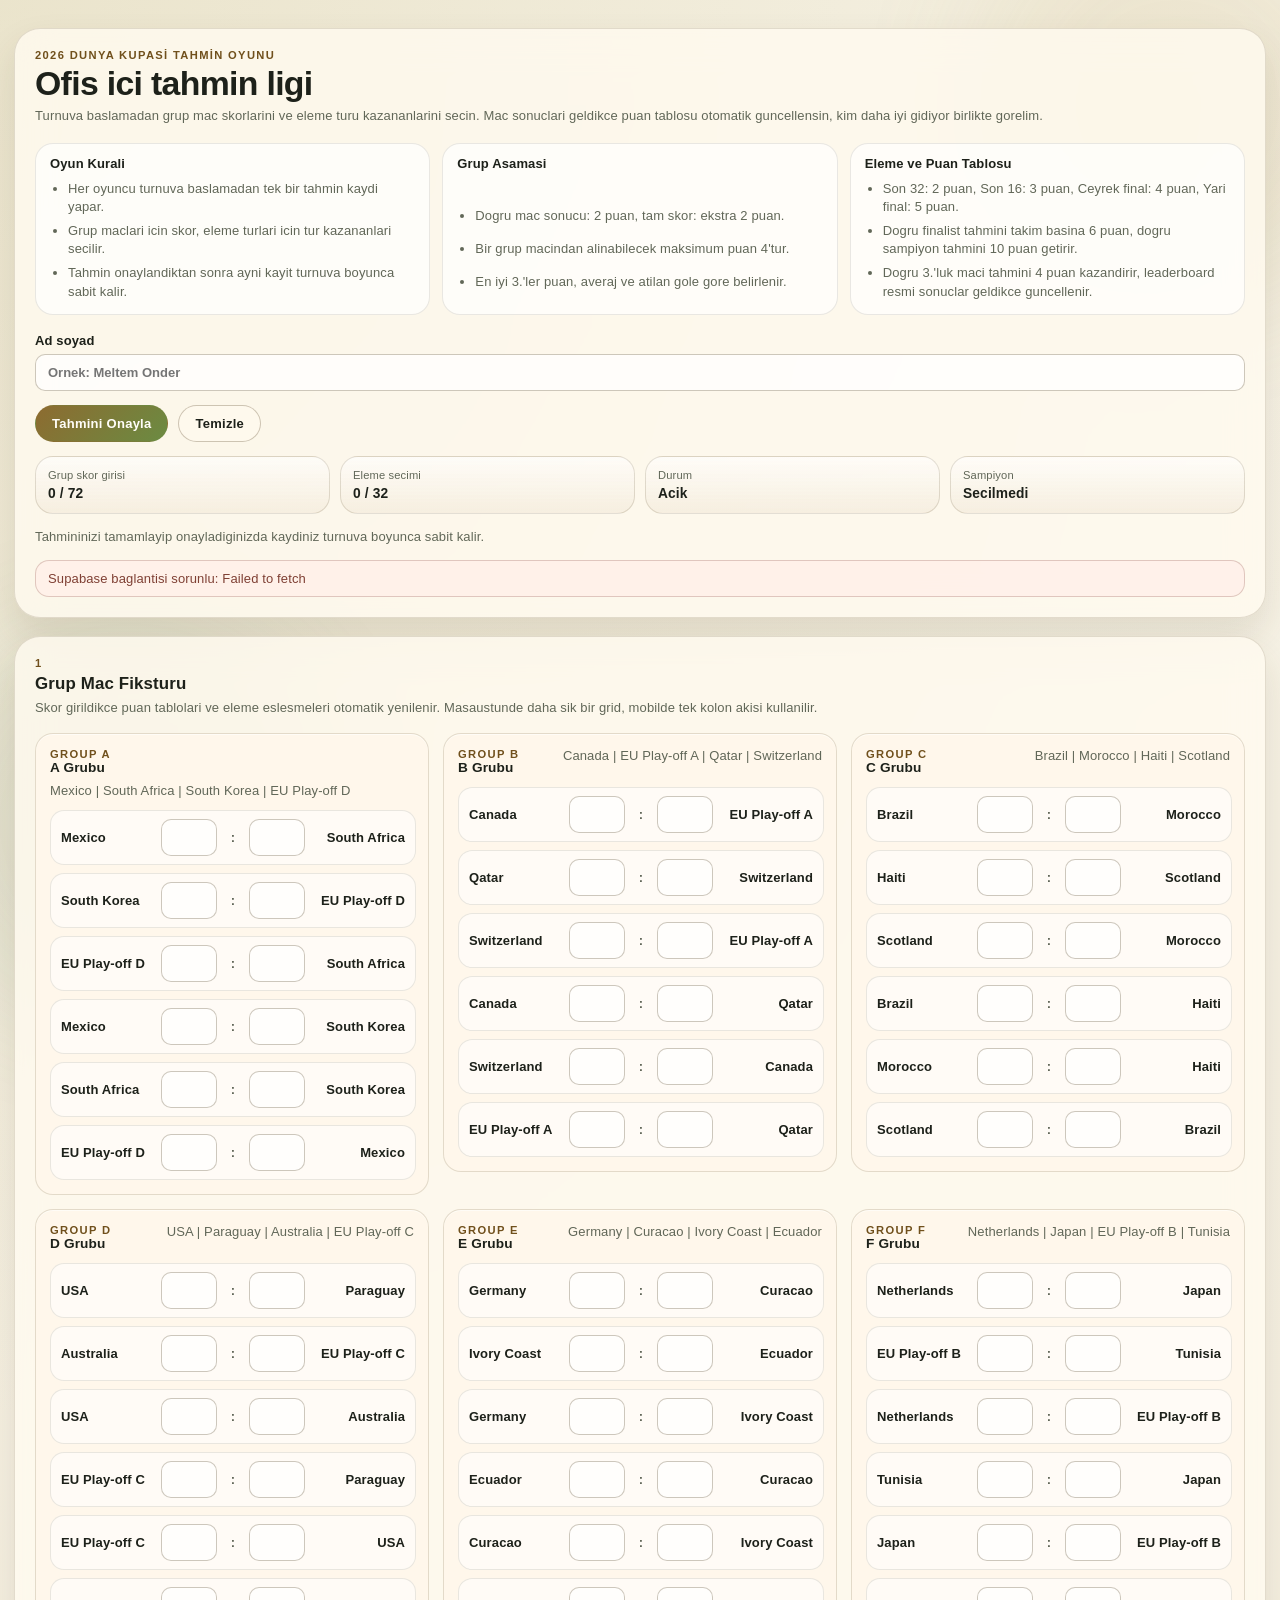
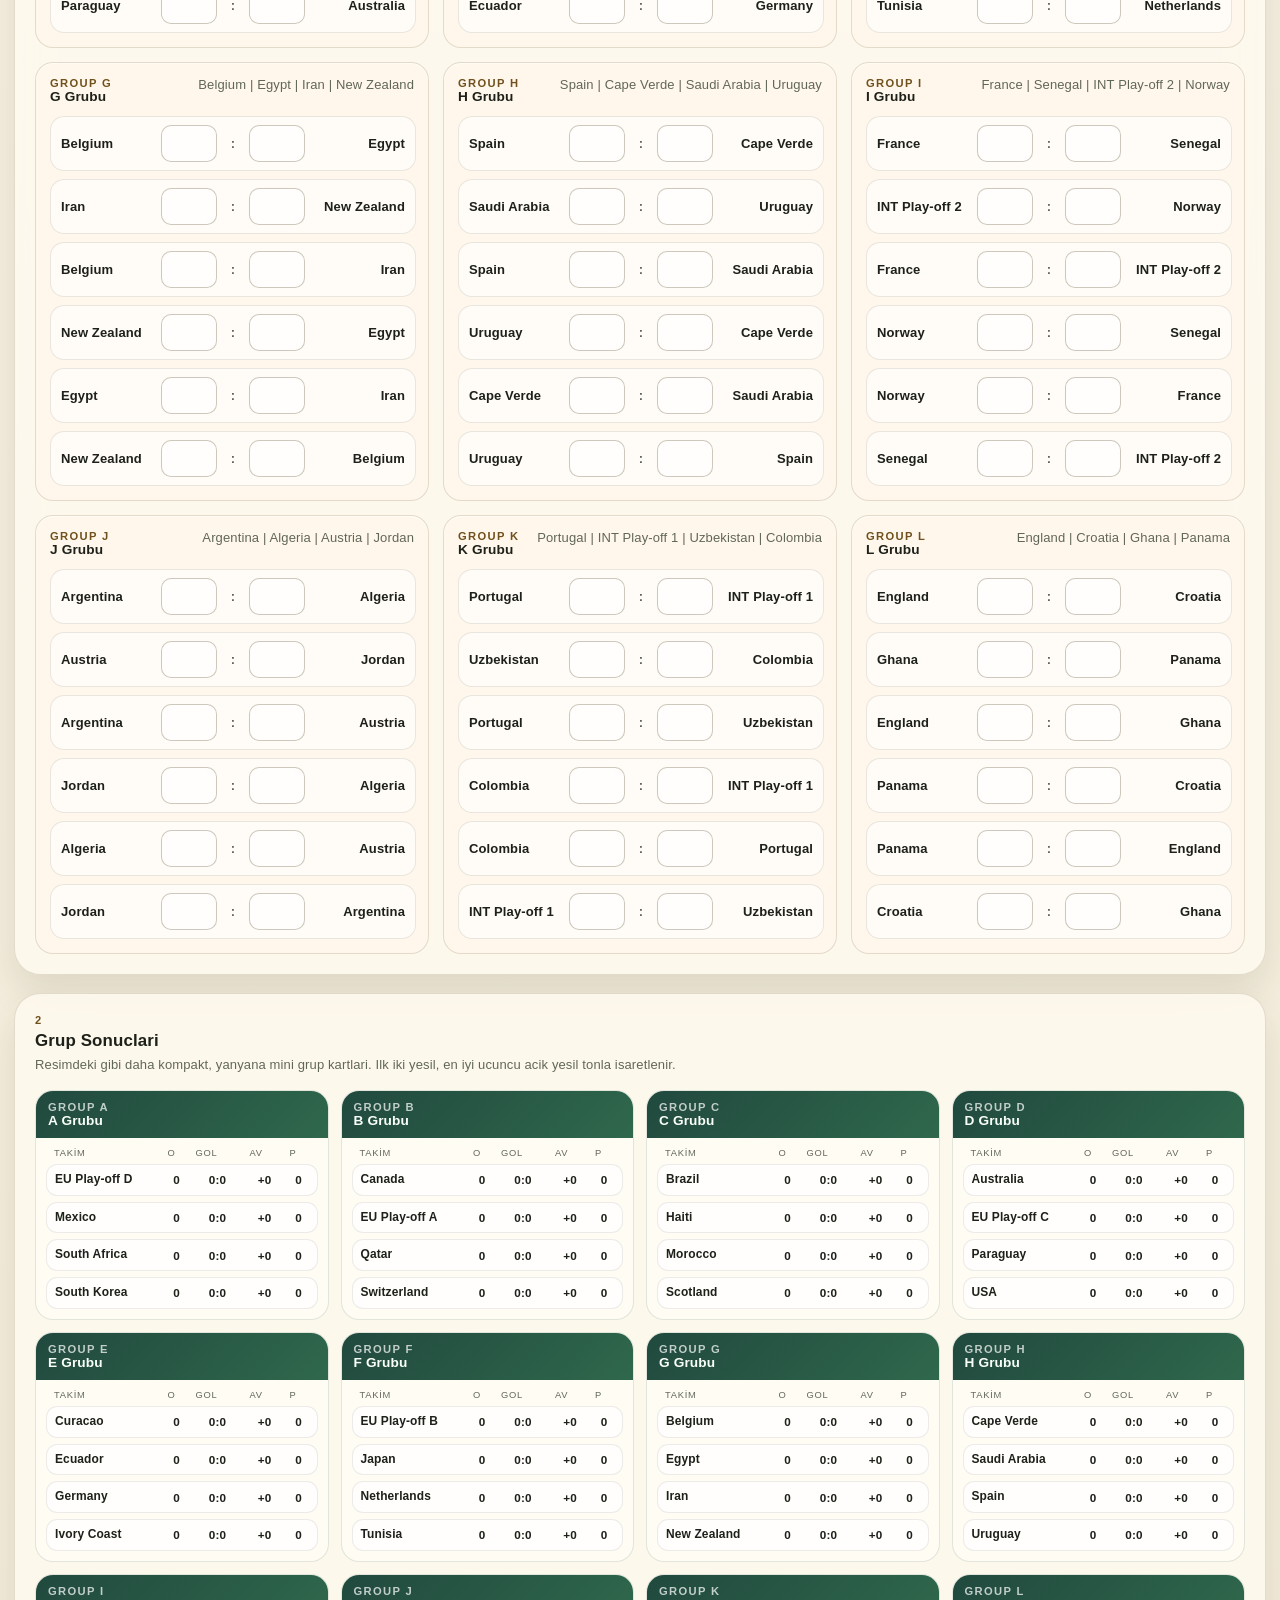
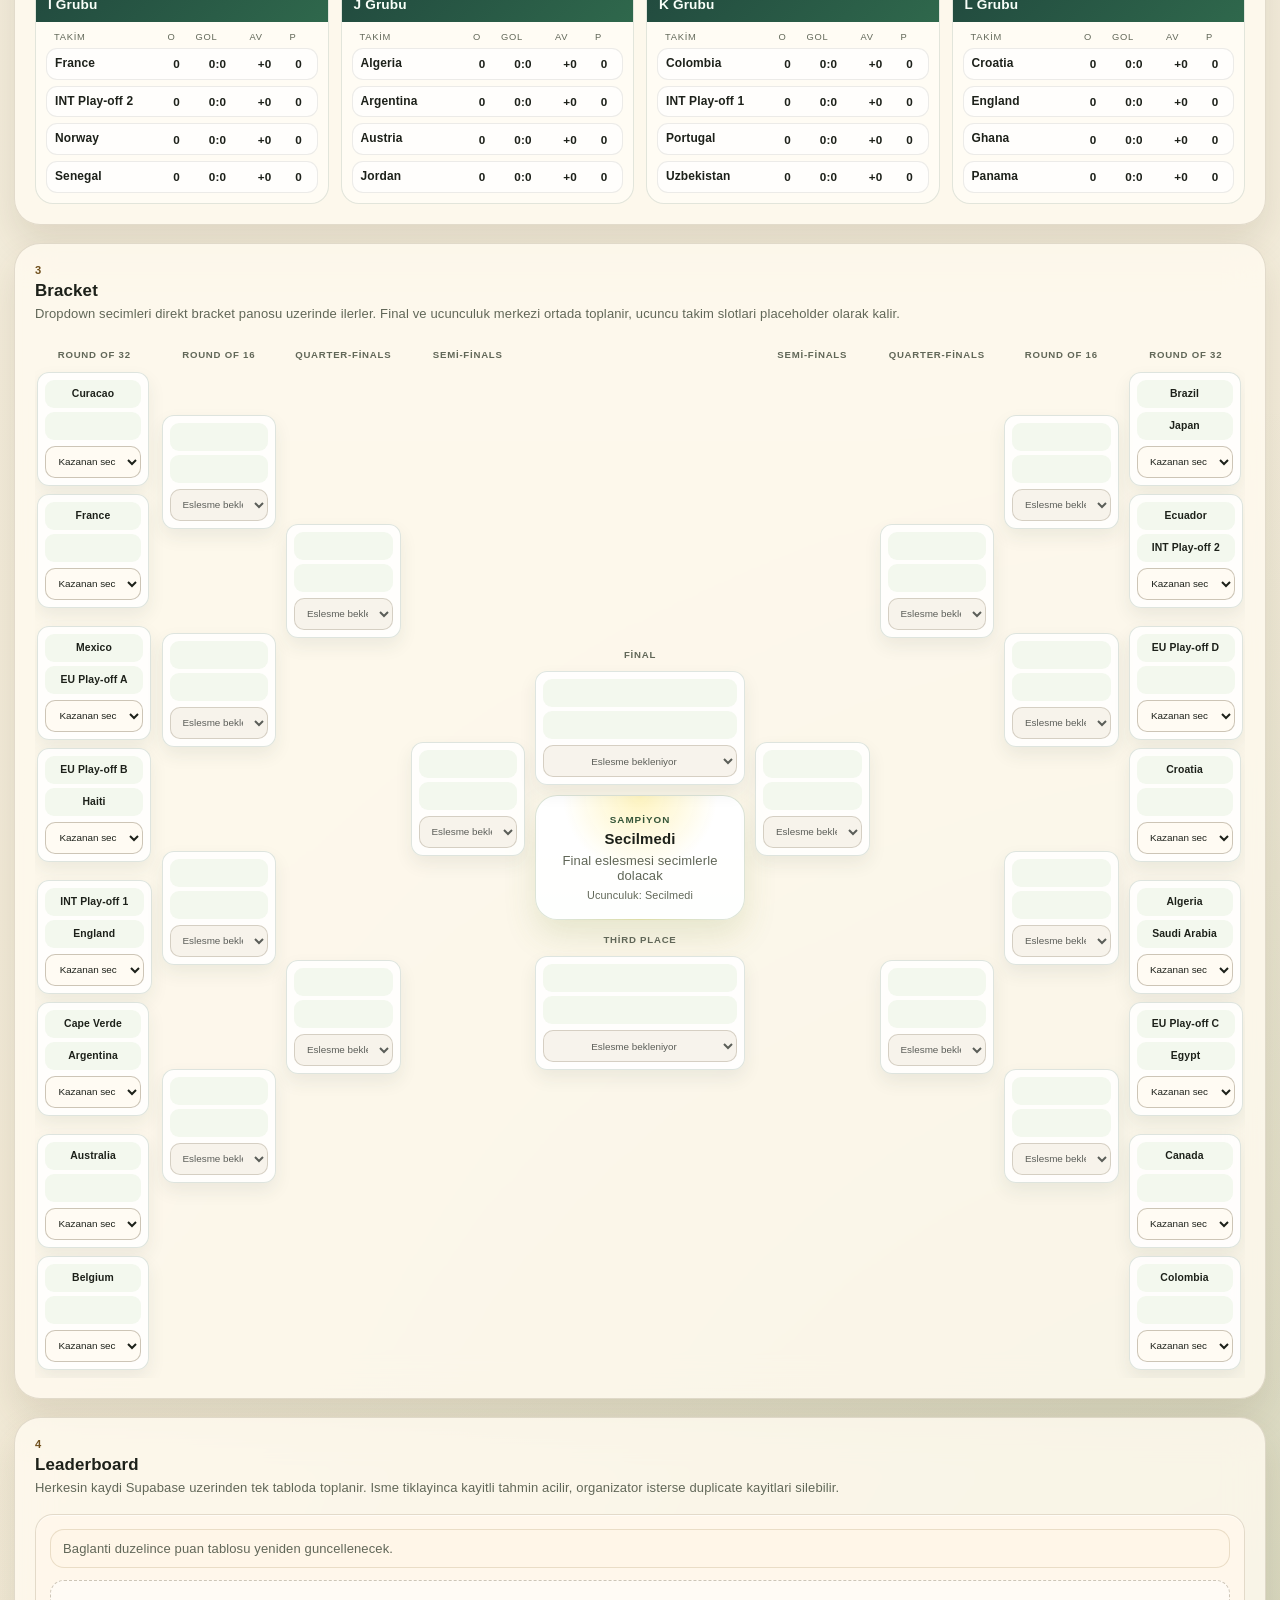
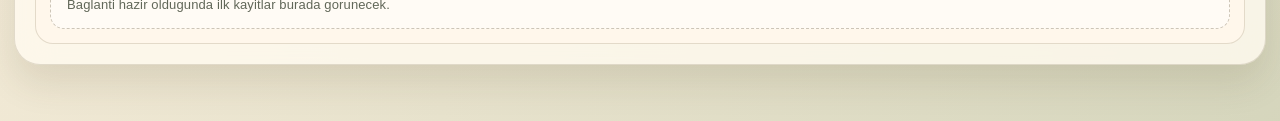
==== commit 29cf4902: "debug" ====
--- a/index.html
+++ b/index.html
@@ -45,9 +45,9 @@
           <article class="hero-rule-card">
             <h2>Eleme ve Puan Tablosu</h2>
             <ul class="hero-rule-list">
-              <li>Son 32, Son 16, Ceyrek final ve Yari final turlarinda dogru takim puan kazandirir.</li>
-              <li>Dogru finalist, sampiyon ve 3.'luk tahminleri ekstra puan getirir.</li>
-              <li>Puan tablosu resmi mac sonuclari girildikce otomatik yenilenir.</li>
+              <li>Son 32: 2 puan, Son 16: 3 puan, Ceyrek final: 4 puan, Yari final: 5 puan.</li>
+              <li>Dogru finalist tahmini takim basina 6 puan, dogru sampiyon tahmini 10 puan getirir.</li>
+              <li>Dogru 3.'luk maci tahmini 4 puan kazandirir, leaderboard resmi sonuclar geldikce guncellenir.</li>
             </ul>
           </article>
         </div>
--- a/styles.css
+++ b/styles.css
@@ -18,6 +18,13 @@
   --radius-lg: 18px;
   --radius-md: 14px;
   --radius-sm: 10px;
+  --bracket-card-min-height: 96px;
+  --bracket-pair-gap: 8px;
+  --bracket-stack-gap: 18px;
+  --bracket-r32-lane: var(--bracket-card-min-height);
+  --bracket-r16-lane: calc(var(--bracket-r32-lane) * 2 + var(--bracket-pair-gap));
+  --bracket-qf-lane: calc(var(--bracket-r16-lane) * 2 + var(--bracket-stack-gap));
+  --bracket-sf-lane: calc(var(--bracket-qf-lane) * 2 + var(--bracket-stack-gap));
   --font-stack: "Avenir Next Condensed", "Franklin Gothic Medium", "Arial Narrow", sans-serif;
   font-size: 13px;
 }
@@ -493,13 +500,10 @@
 .bracket-side {
   display: grid;
   gap: 10px;
-  align-items: center;
-}
-
-.bracket-side--left {
-  grid-template-columns: repeat(4, minmax(0, 1fr));
-}
-
+  align-items: start;
+}
+
+.bracket-side--left,
 .bracket-side--right {
   grid-template-columns: repeat(4, minmax(0, 1fr));
 }
@@ -509,53 +513,83 @@
   display: grid;
   gap: 8px;
   align-content: start;
+  --bracket-lane-size: var(--bracket-card-min-height);
+  --bracket-group-gap: var(--bracket-pair-gap);
+  --bracket-column-gap: var(--bracket-stack-gap);
 }
 
 .bracket-column__label {
+  display: flex;
+  align-items: center;
+  justify-content: center;
+  min-height: 18px;
   margin: 0;
   color: var(--muted);
   font-size: 0.74rem;
   font-weight: 800;
   text-align: center;
+  white-space: nowrap;
   text-transform: uppercase;
   letter-spacing: 0.08em;
 }
 
 .bracket-column__stack {
   display: grid;
-  gap: 14px;
-}
-
-.bracket-column--r16 .bracket-column__stack {
-  gap: 18px;
-}
-
-.bracket-column--qf .bracket-column__stack {
-  gap: 26px;
-}
-
-.bracket-column--sf .bracket-column__stack {
-  gap: 0;
+  gap: var(--bracket-column-gap);
+}
+
+.bracket-column--r32 {
+  --bracket-lane-size: var(--bracket-r32-lane);
+  --bracket-group-gap: var(--bracket-pair-gap);
+  --bracket-column-gap: var(--bracket-stack-gap);
+}
+
+.bracket-column--r16 {
+  --bracket-lane-size: var(--bracket-r16-lane);
+  --bracket-group-gap: var(--bracket-stack-gap);
+  --bracket-column-gap: var(--bracket-stack-gap);
+}
+
+.bracket-column--qf {
+  --bracket-lane-size: var(--bracket-qf-lane);
+  --bracket-group-gap: var(--bracket-stack-gap);
+  --bracket-column-gap: 0px;
+}
+
+.bracket-column--sf {
+  --bracket-lane-size: var(--bracket-sf-lane);
+  --bracket-group-gap: 0px;
+  --bracket-column-gap: 0px;
 }
 
 .bracket-group {
   position: relative;
   display: grid;
-  gap: 8px;
+  gap: var(--bracket-group-gap);
   z-index: 0;
+  isolation: isolate;
 }
 
 .bracket-group--size-1 {
   gap: 0;
 }
 
+.bracket-lane {
+  display: flex;
+  align-items: center;
+  min-height: var(--bracket-lane-size);
+  position: relative;
+  z-index: 1;
+}
+
 .bracket-match {
   position: relative;
   display: grid;
   gap: 6px;
   padding: 7px;
-  min-height: 96px;
+  min-height: var(--bracket-card-min-height);
   z-index: 1;
+  isolation: isolate;
   border-radius: 12px;
   border: 1px solid rgba(22, 71, 46, 0.14);
   background: rgba(255, 255, 255, 0.84);
@@ -565,66 +599,6 @@
 .bracket-match > * {
   position: relative;
   z-index: 1;
-}
-
-.bracket-side--left .bracket-column:not(:last-child) .bracket-match::after {
-  content: "";
-  position: absolute;
-  top: calc(50% - 1px);
-  right: -18px;
-  width: 18px;
-  z-index: 0;
-  border-top: 2px solid rgba(33, 73, 62, 0.34);
-}
-
-.bracket-side--right .bracket-column:not(:first-child) .bracket-match::before {
-  content: "";
-  position: absolute;
-  top: calc(50% - 1px);
-  left: -18px;
-  width: 18px;
-  z-index: 0;
-  border-top: 2px solid rgba(33, 73, 62, 0.34);
-}
-
-.bracket-side--left .bracket-column--sf .bracket-match::after {
-  content: "";
-  position: absolute;
-  top: calc(50% - 1px);
-  right: -18px;
-  width: 18px;
-  z-index: 0;
-  border-top: 2px solid rgba(33, 73, 62, 0.34);
-}
-
-.bracket-side--right .bracket-column--sf .bracket-match::before {
-  content: "";
-  position: absolute;
-  top: calc(50% - 1px);
-  left: -18px;
-  width: 18px;
-  z-index: 0;
-  border-top: 2px solid rgba(33, 73, 62, 0.34);
-}
-
-.bracket-side--left .bracket-group--size-2::after {
-  content: "";
-  position: absolute;
-  top: 25%;
-  bottom: 25%;
-  right: -18px;
-  z-index: 0;
-  border-right: 2px solid rgba(33, 73, 62, 0.34);
-}
-
-.bracket-side--right .bracket-group--size-2::before {
-  content: "";
-  position: absolute;
-  top: 25%;
-  bottom: 25%;
-  left: -18px;
-  z-index: 0;
-  border-left: 2px solid rgba(33, 73, 62, 0.34);
 }
 
 .bracket-slot-stack {
@@ -685,24 +659,6 @@
 
 .bracket-center .bracket-match {
   background: rgba(255, 255, 255, 0.9);
-}
-
-.bracket-center__section:first-child .bracket-match::before,
-.bracket-center__section:first-child .bracket-match::after {
-  content: "";
-  position: absolute;
-  top: calc(50% - 1px);
-  width: 18px;
-  z-index: 0;
-  border-top: 2px solid rgba(33, 73, 62, 0.34);
-}
-
-.bracket-center__section:first-child .bracket-match::before {
-  left: -18px;
-}
-
-.bracket-center__section:first-child .bracket-match::after {
-  right: -18px;
 }
 
 .bracket-crown {
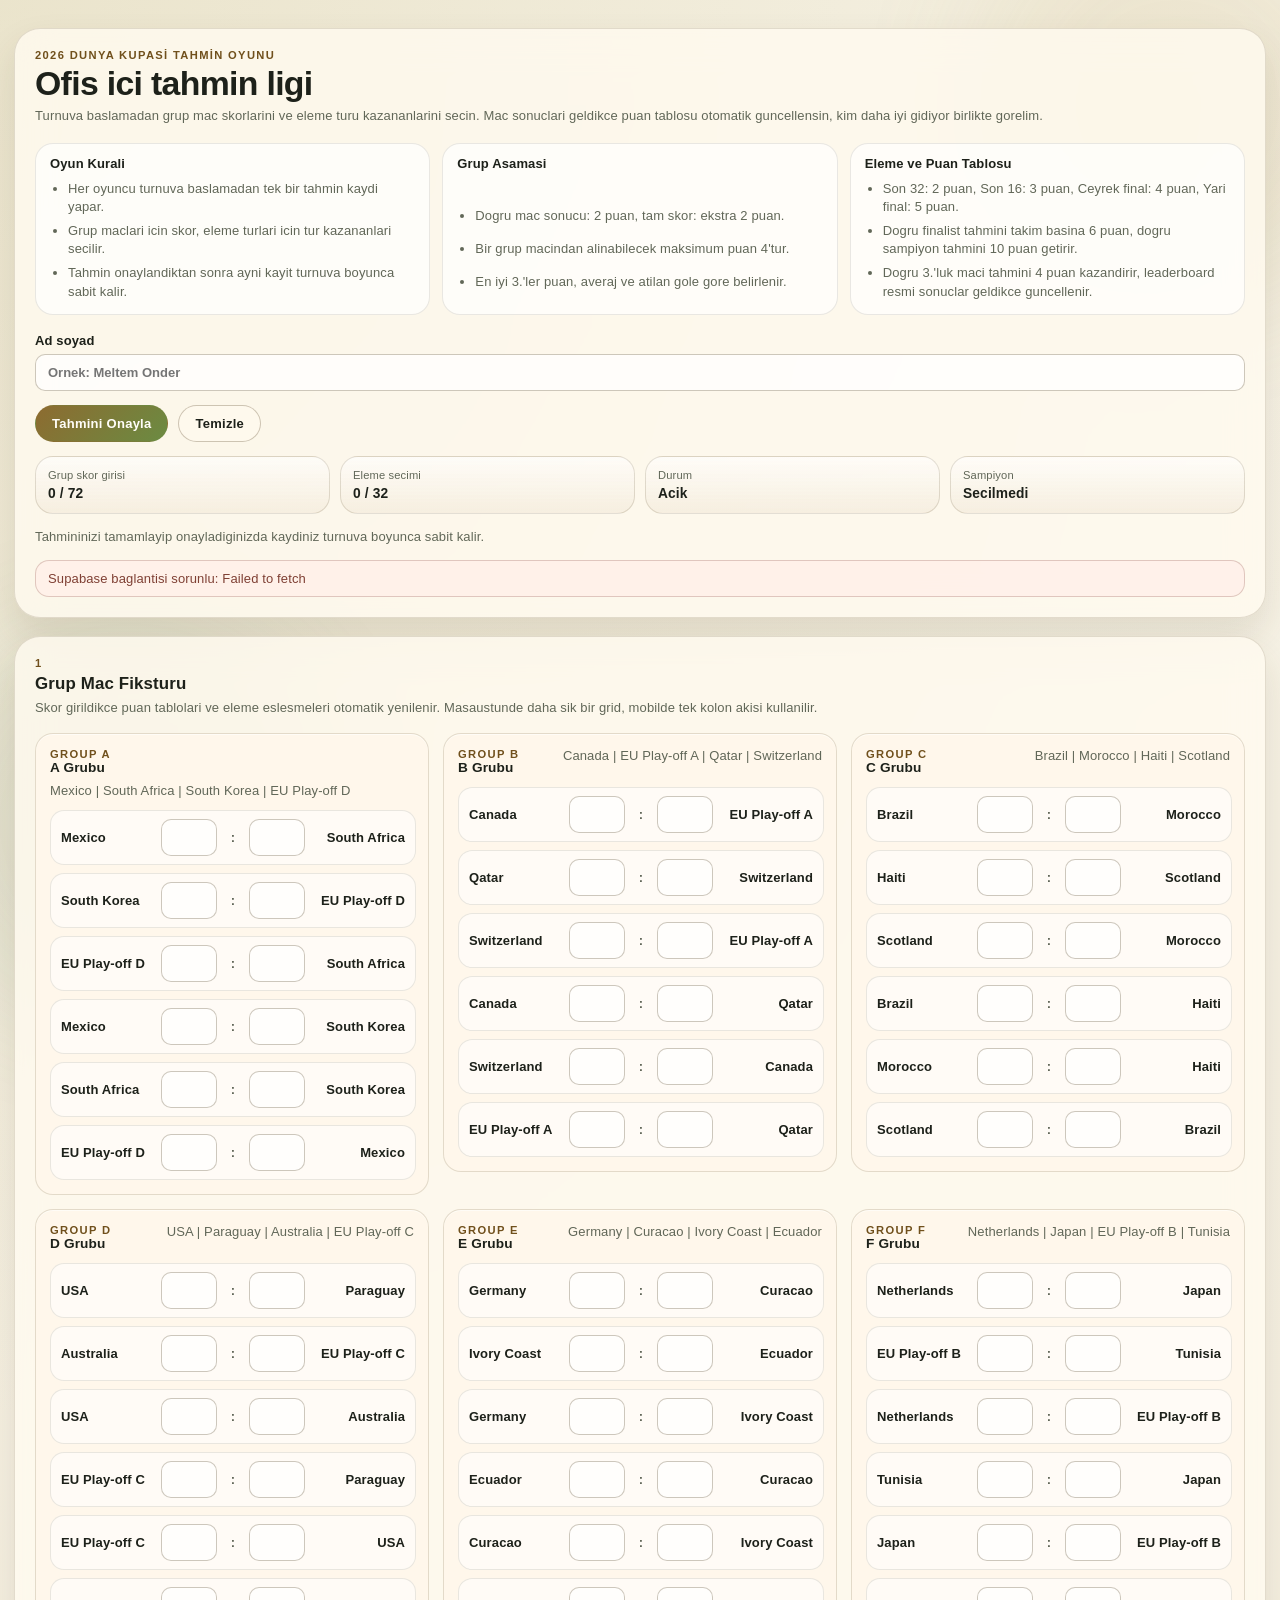
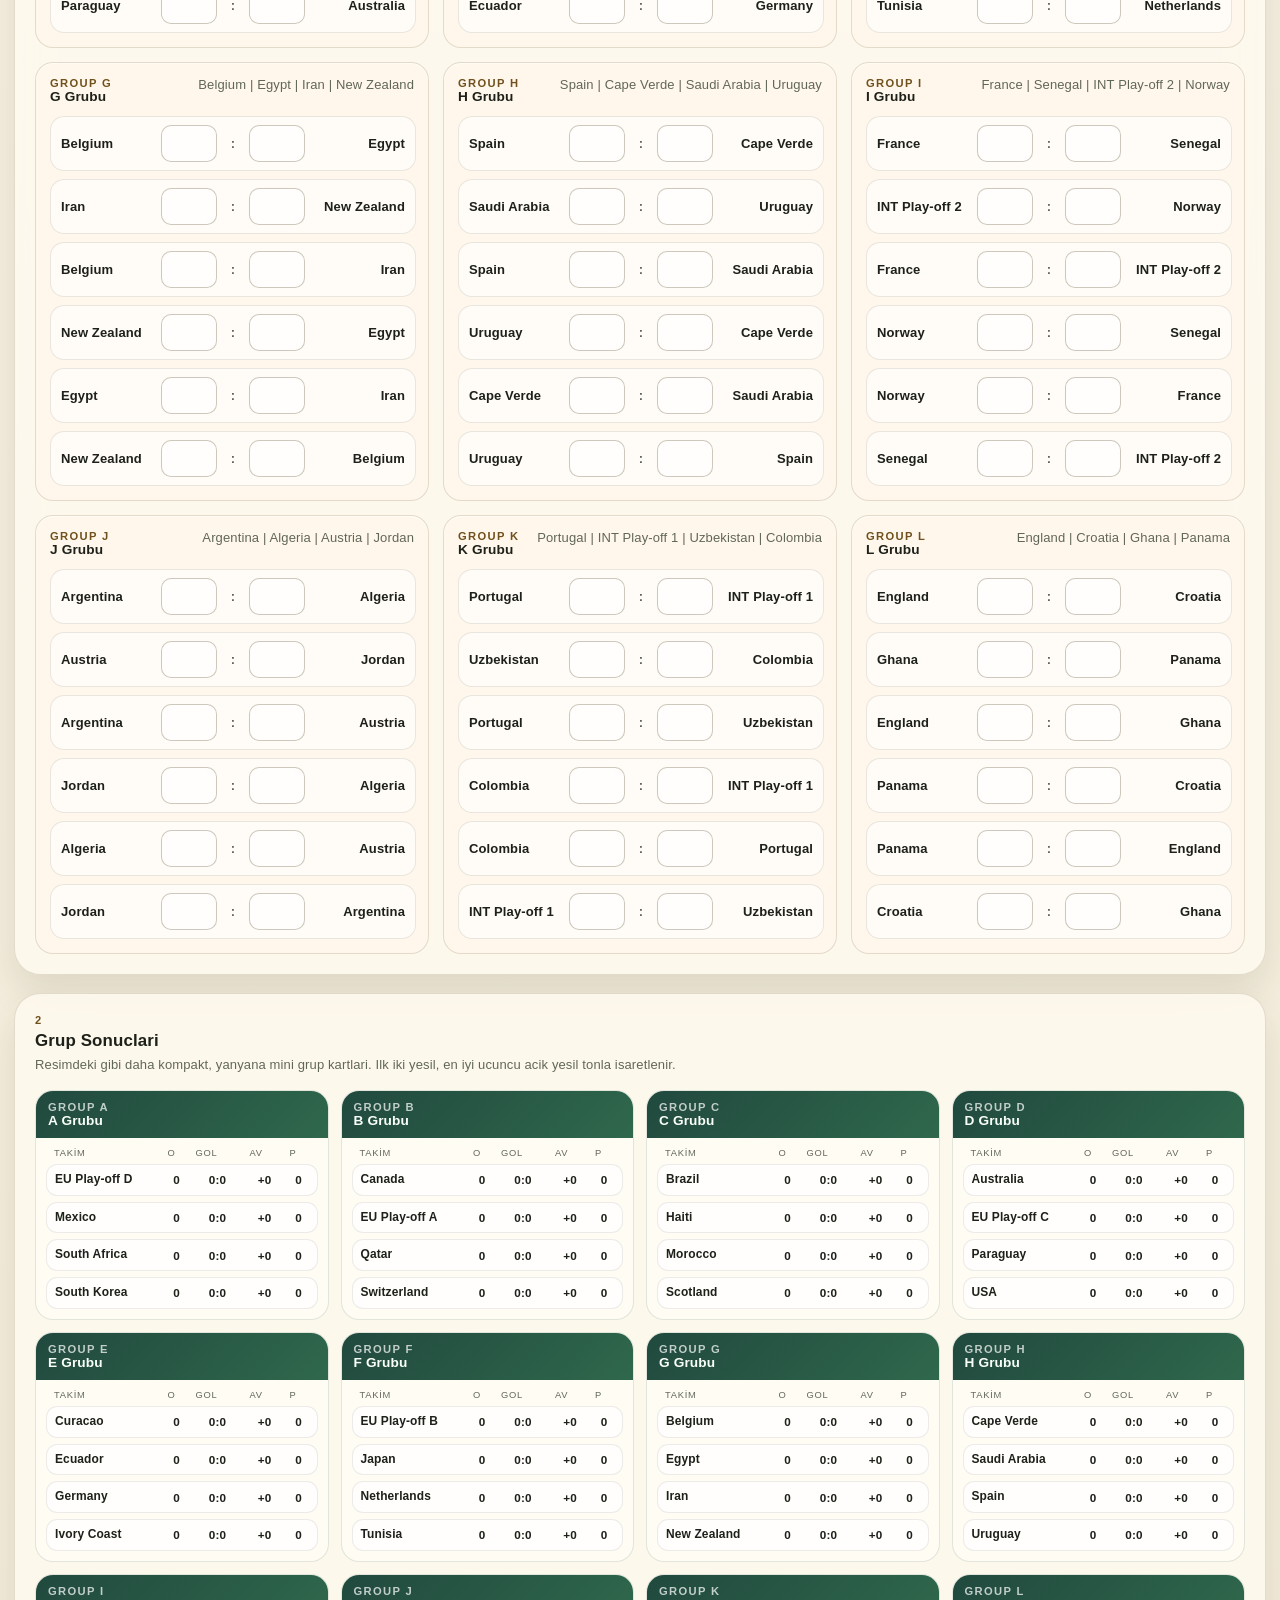
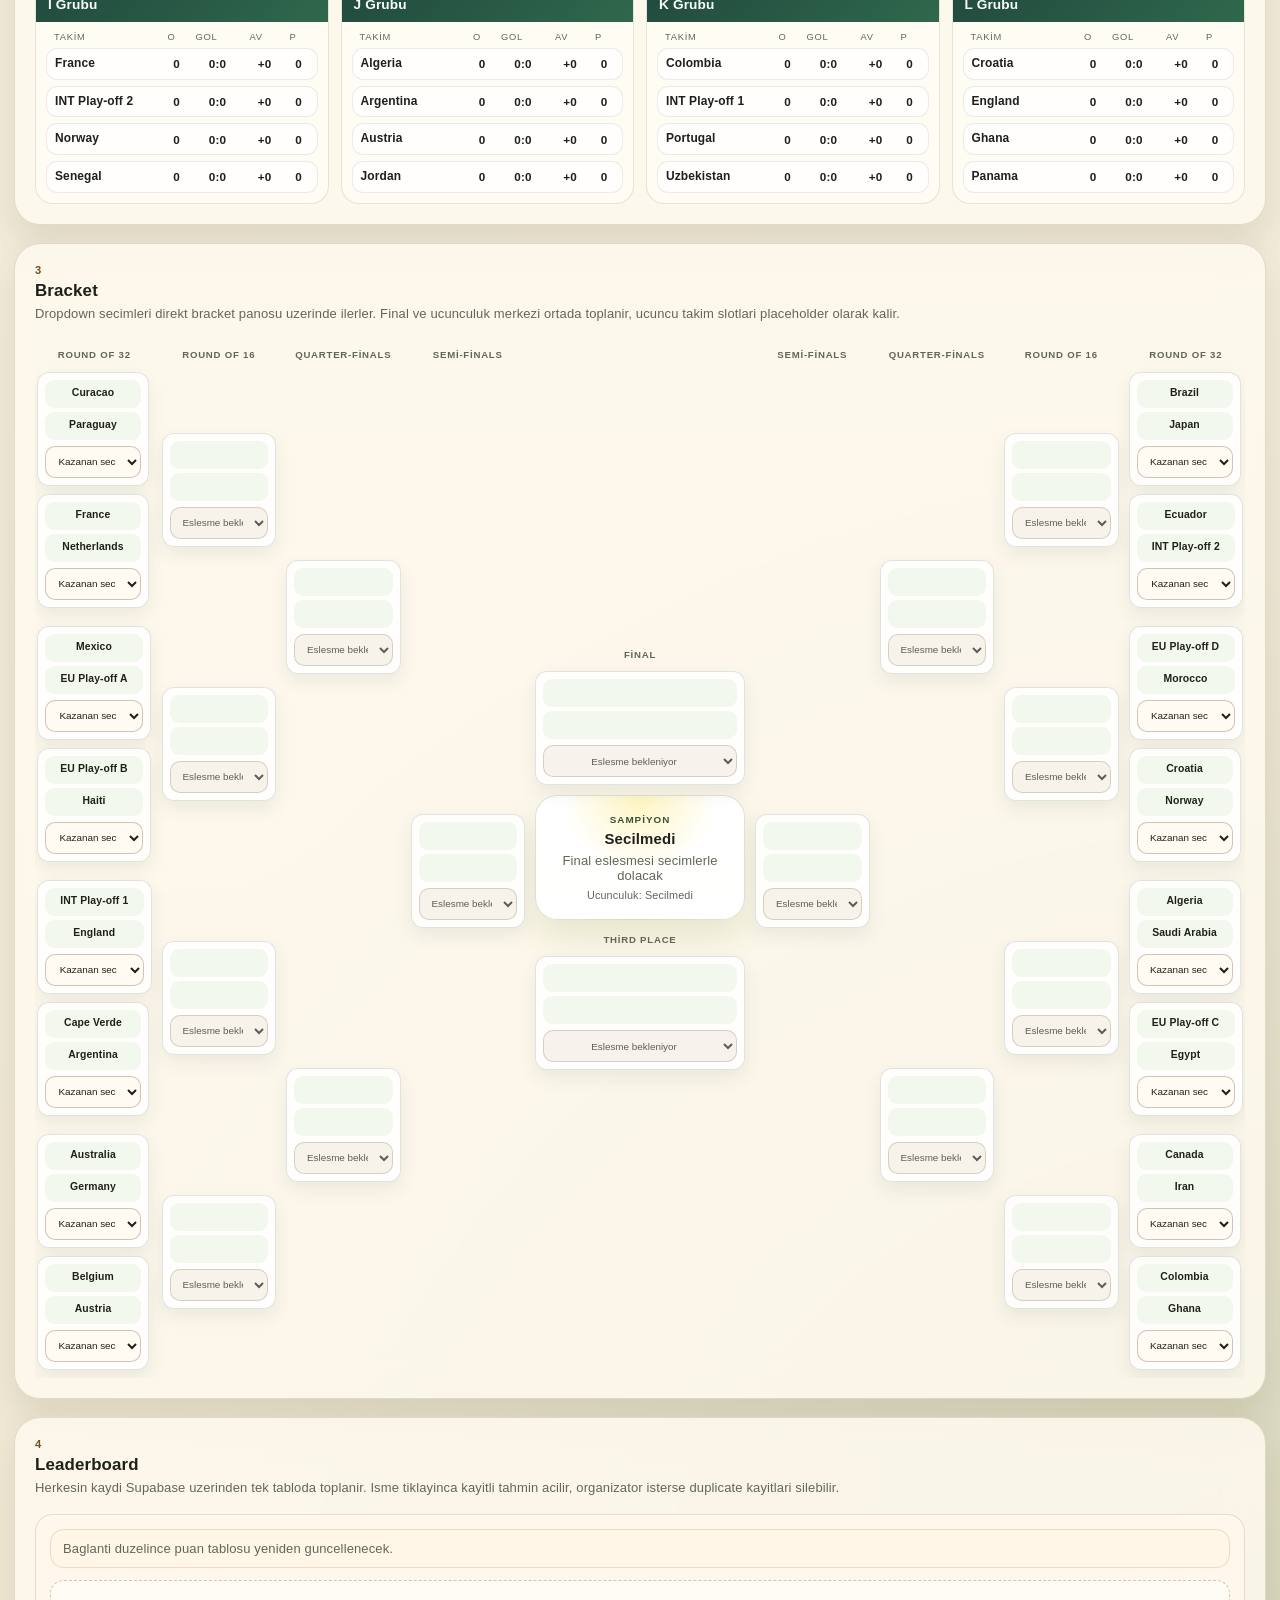
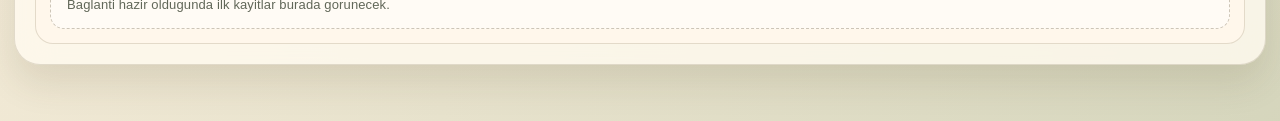
==== commit ea207adb: "best third" ====
--- a/index.html
+++ b/index.html
@@ -5,6 +5,7 @@
     <meta name="viewport" content="width=device-width, initial-scale=1" />
     <title>2026 Dunya Kupasi Ofis Tahmin Ligi</title>
     <link rel="stylesheet" href="styles.css" />
+    <script src="best-third-table.js" defer></script>
     <script src="app.js" defer></script>
   </head>
   <body>
--- a/styles.css
+++ b/styles.css
@@ -18,10 +18,10 @@
   --radius-lg: 18px;
   --radius-md: 14px;
   --radius-sm: 10px;
-  --bracket-card-min-height: 96px;
+  --bracket-card-height: 114px;
   --bracket-pair-gap: 8px;
   --bracket-stack-gap: 18px;
-  --bracket-r32-lane: var(--bracket-card-min-height);
+  --bracket-r32-lane: var(--bracket-card-height);
   --bracket-r16-lane: calc(var(--bracket-r32-lane) * 2 + var(--bracket-pair-gap));
   --bracket-qf-lane: calc(var(--bracket-r16-lane) * 2 + var(--bracket-stack-gap));
   --bracket-sf-lane: calc(var(--bracket-qf-lane) * 2 + var(--bracket-stack-gap));
@@ -513,7 +513,7 @@
   display: grid;
   gap: 8px;
   align-content: start;
-  --bracket-lane-size: var(--bracket-card-min-height);
+  --bracket-lane-size: var(--bracket-card-height);
   --bracket-group-gap: var(--bracket-pair-gap);
   --bracket-column-gap: var(--bracket-stack-gap);
 }
@@ -587,7 +587,8 @@
   display: grid;
   gap: 6px;
   padding: 7px;
-  min-height: var(--bracket-card-min-height);
+  height: var(--bracket-card-height);
+  min-height: var(--bracket-card-height);
   z-index: 1;
   isolation: isolate;
   border-radius: 12px;
@@ -611,6 +612,7 @@
   align-items: center;
   justify-content: center;
   min-height: 28px;
+  height: 28px;
   gap: 6px;
   padding: 5px 7px;
   border-radius: 9px;
@@ -624,9 +626,11 @@
   flex: 1 1 100%;
   min-width: 0;
   min-height: 18px;
-  line-height: 1.15;
+  line-height: 1;
   text-align: center;
-  overflow-wrap: anywhere;
+  white-space: nowrap;
+  overflow: hidden;
+  text-overflow: ellipsis;
   font-size: 0.8rem;
 }
 
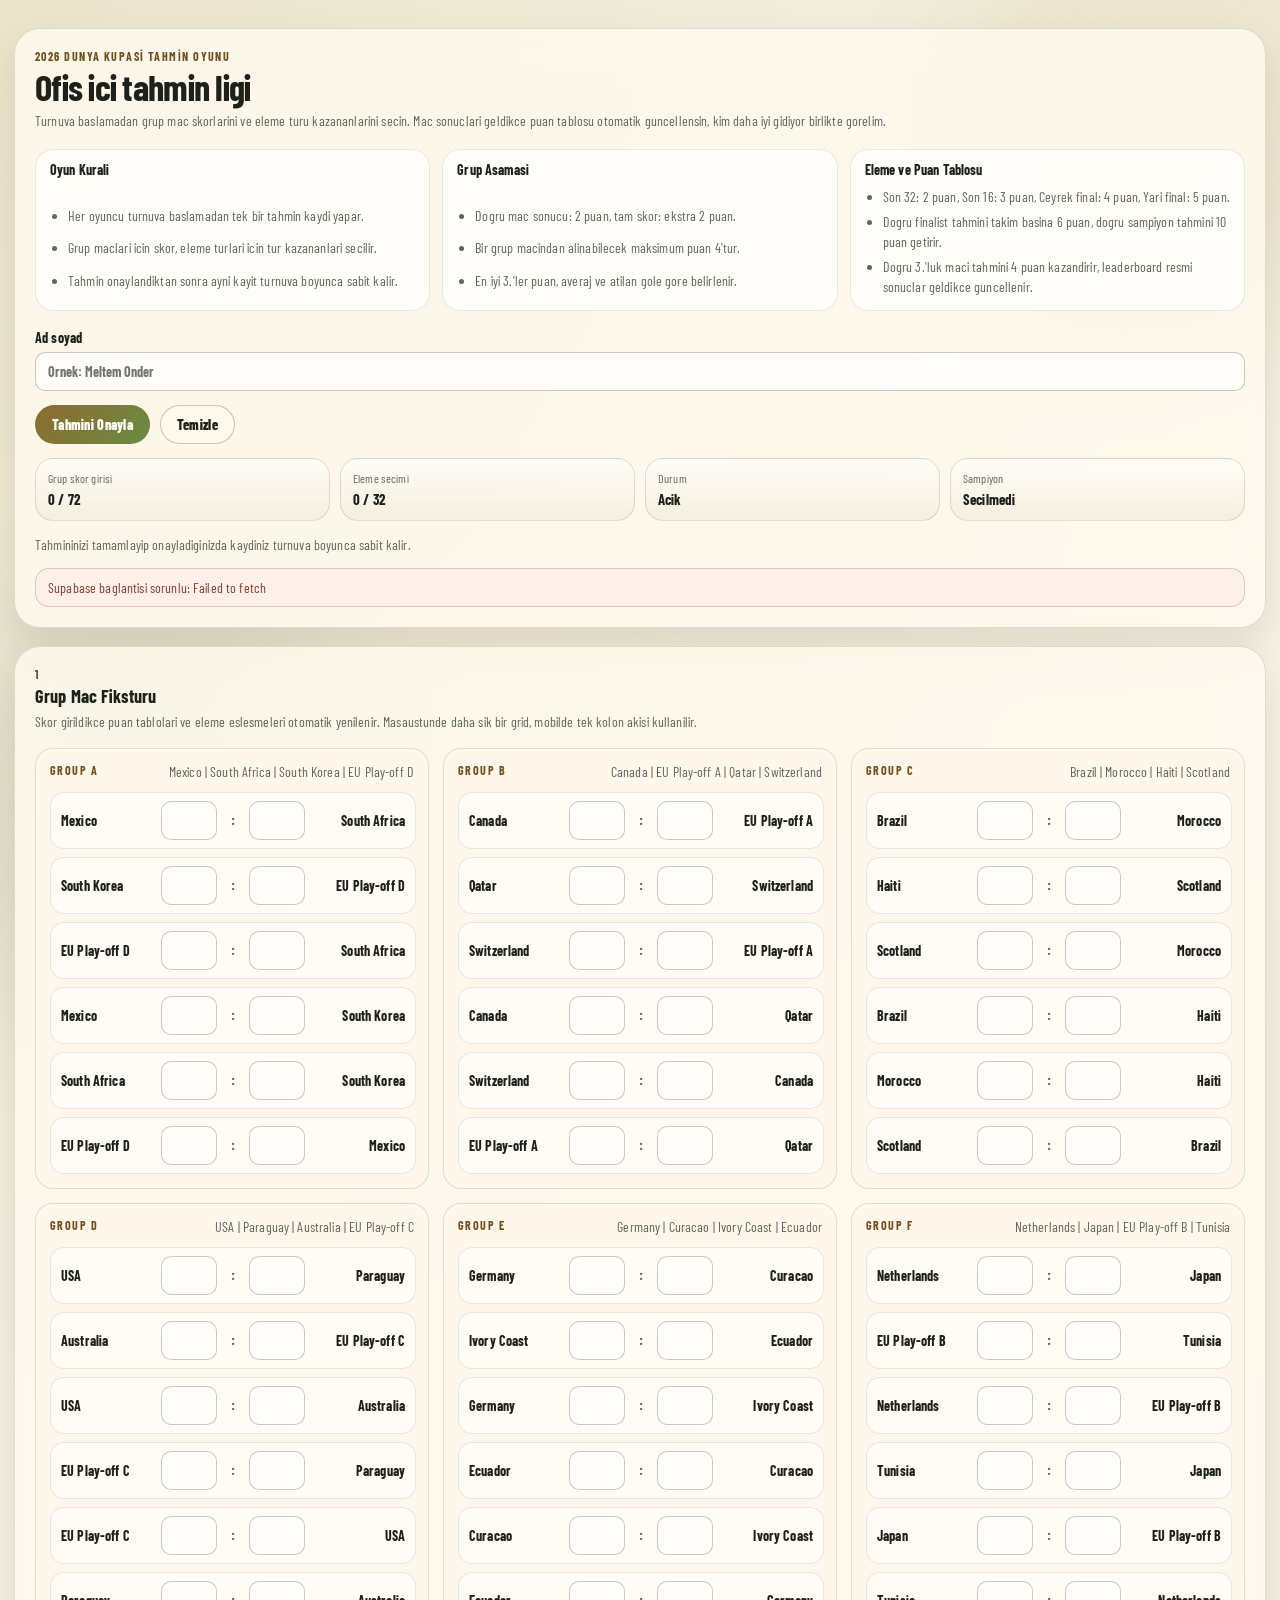
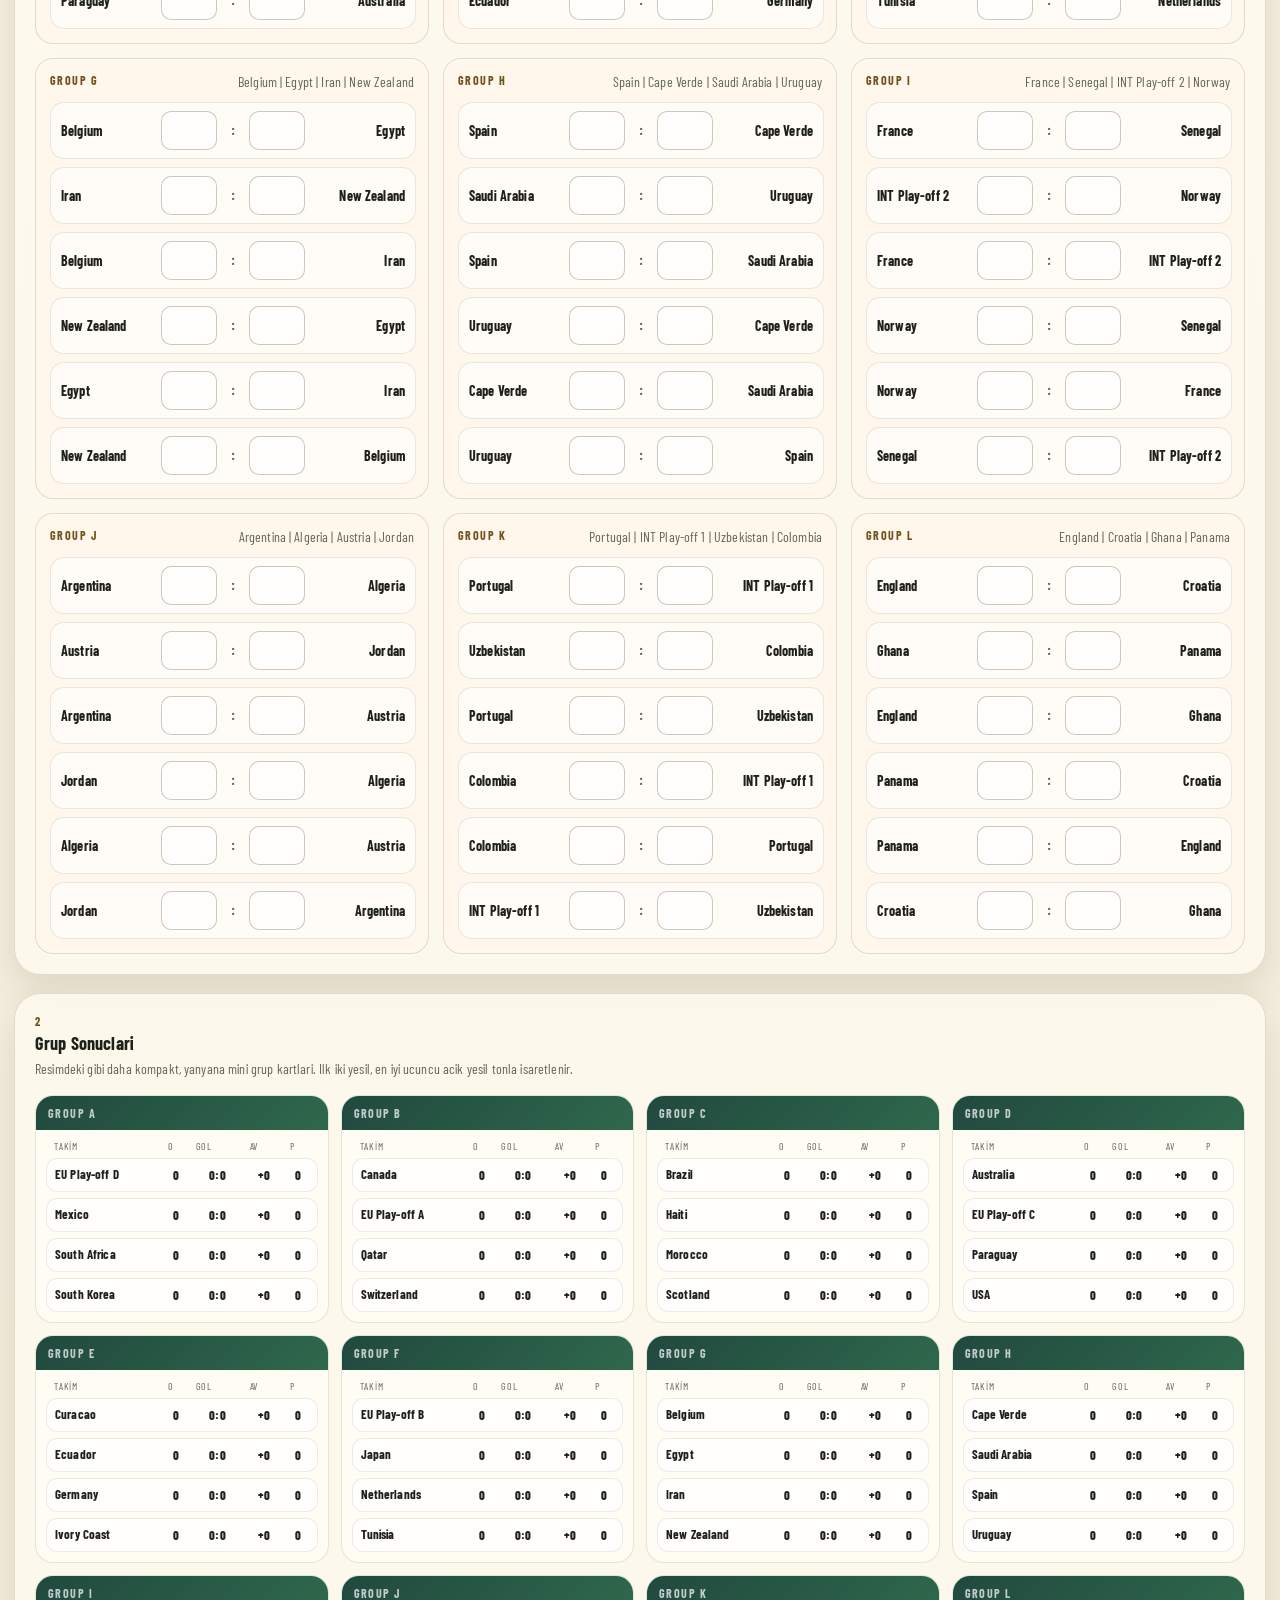
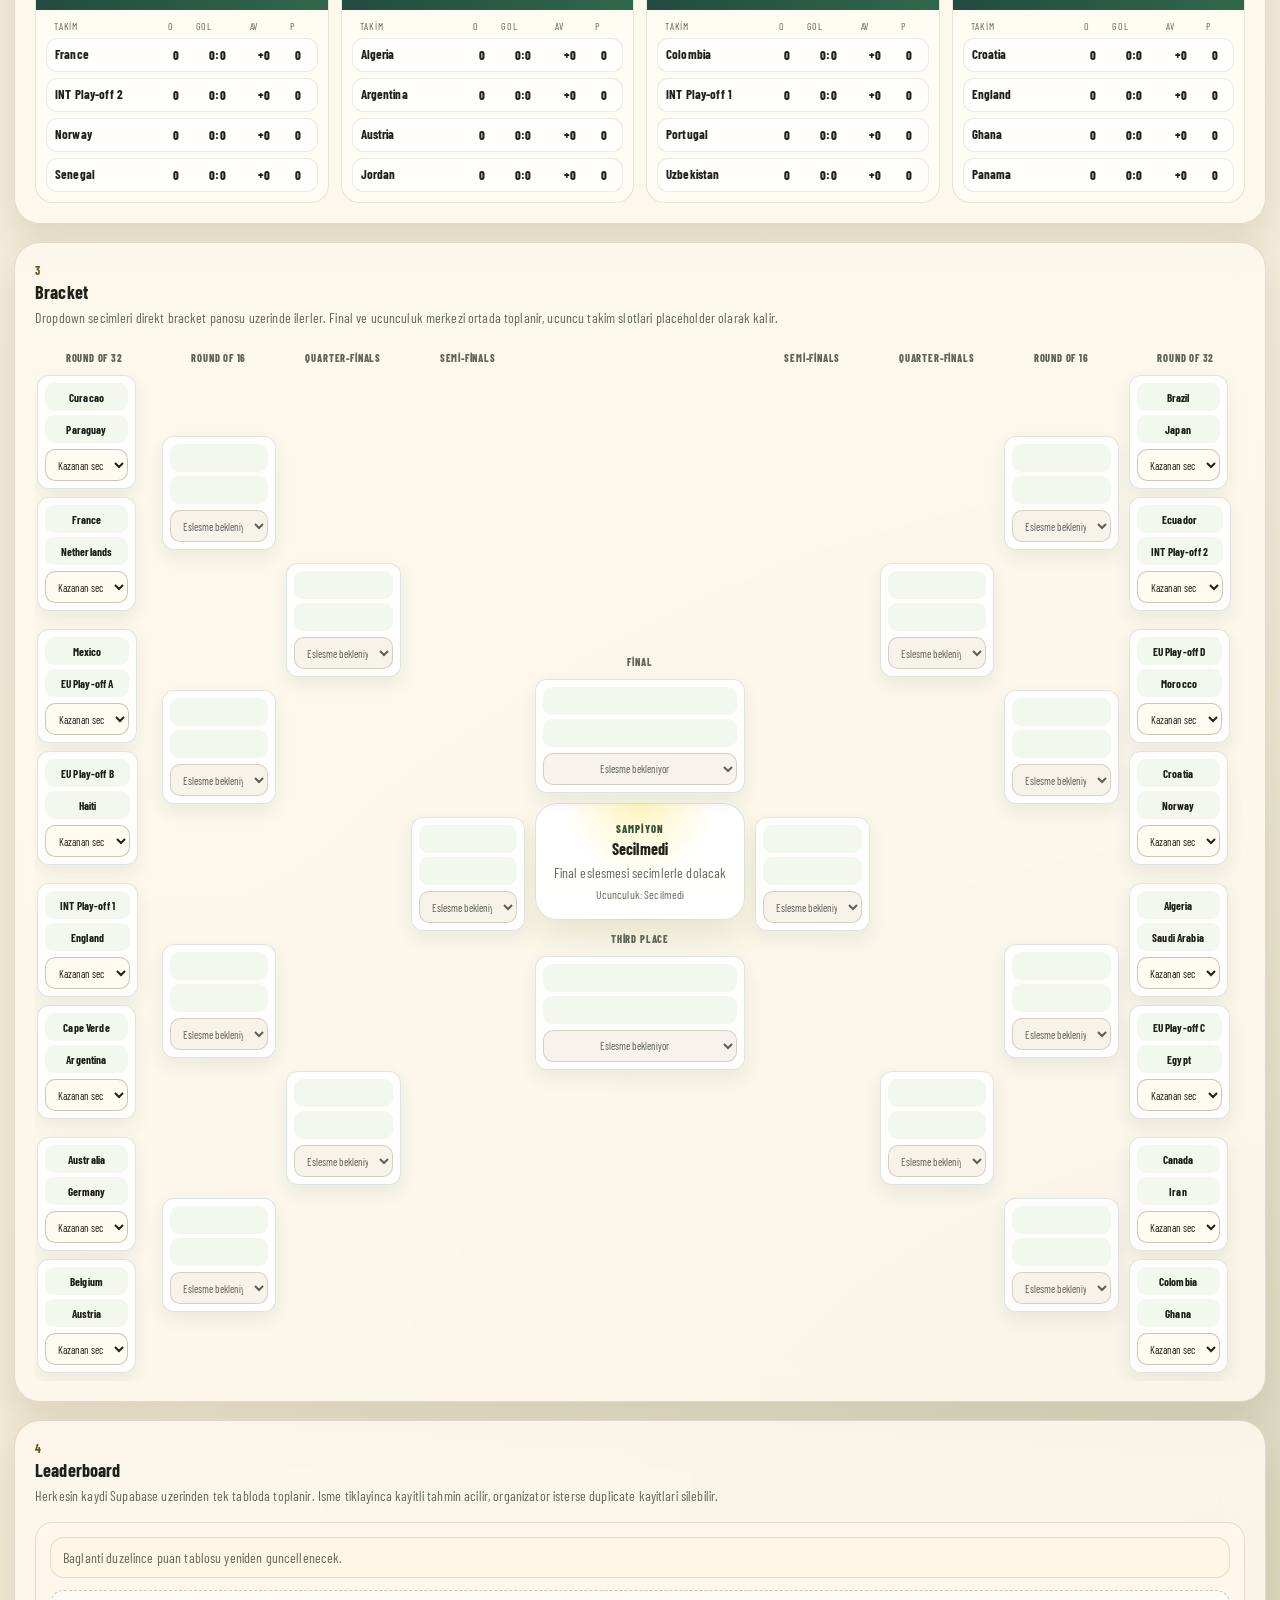
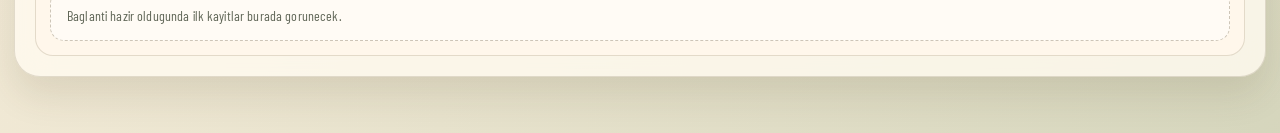
==== commit 686f7419: "Add files via upload" ====
--- a/index.html
+++ b/index.html
@@ -4,6 +4,12 @@
     <meta charset="utf-8" />
     <meta name="viewport" content="width=device-width, initial-scale=1" />
     <title>2026 Dunya Kupasi Ofis Tahmin Ligi</title>
+    <link rel="preconnect" href="https://fonts.googleapis.com" />
+    <link rel="preconnect" href="https://fonts.gstatic.com" crossorigin />
+    <link
+      rel="stylesheet"
+      href="https://fonts.googleapis.com/css2?family=Barlow+Condensed:wght@400;500;600;700;800&display=swap"
+    />
     <link rel="stylesheet" href="styles.css" />
     <script src="best-third-table.js" defer></script>
     <script src="app.js" defer></script>
--- a/styles.css
+++ b/styles.css
@@ -25,8 +25,8 @@
   --bracket-r16-lane: calc(var(--bracket-r32-lane) * 2 + var(--bracket-pair-gap));
   --bracket-qf-lane: calc(var(--bracket-r16-lane) * 2 + var(--bracket-stack-gap));
   --bracket-sf-lane: calc(var(--bracket-qf-lane) * 2 + var(--bracket-stack-gap));
-  --font-stack: "Avenir Next Condensed", "Franklin Gothic Medium", "Arial Narrow", sans-serif;
-  font-size: 13px;
+  --font-stack: "Barlow Condensed", "Avenir Next Condensed", "Franklin Gothic Medium", "Arial Narrow", sans-serif;
+  font-size: 14px;
 }
 
 *,
@@ -372,6 +372,14 @@
   padding: 8px 10px;
   text-align: center;
   font-weight: 800;
+  -moz-appearance: textfield;
+  appearance: textfield;
+}
+
+.score-input::-webkit-outer-spin-button,
+.score-input::-webkit-inner-spin-button {
+  -webkit-appearance: none;
+  margin: 0;
 }
 
 .score-separator {
@@ -935,7 +943,7 @@
 
 @media (max-width: 640px) {
   :root {
-    font-size: 12px;
+    font-size: 13px;
   }
 
   .app-shell {
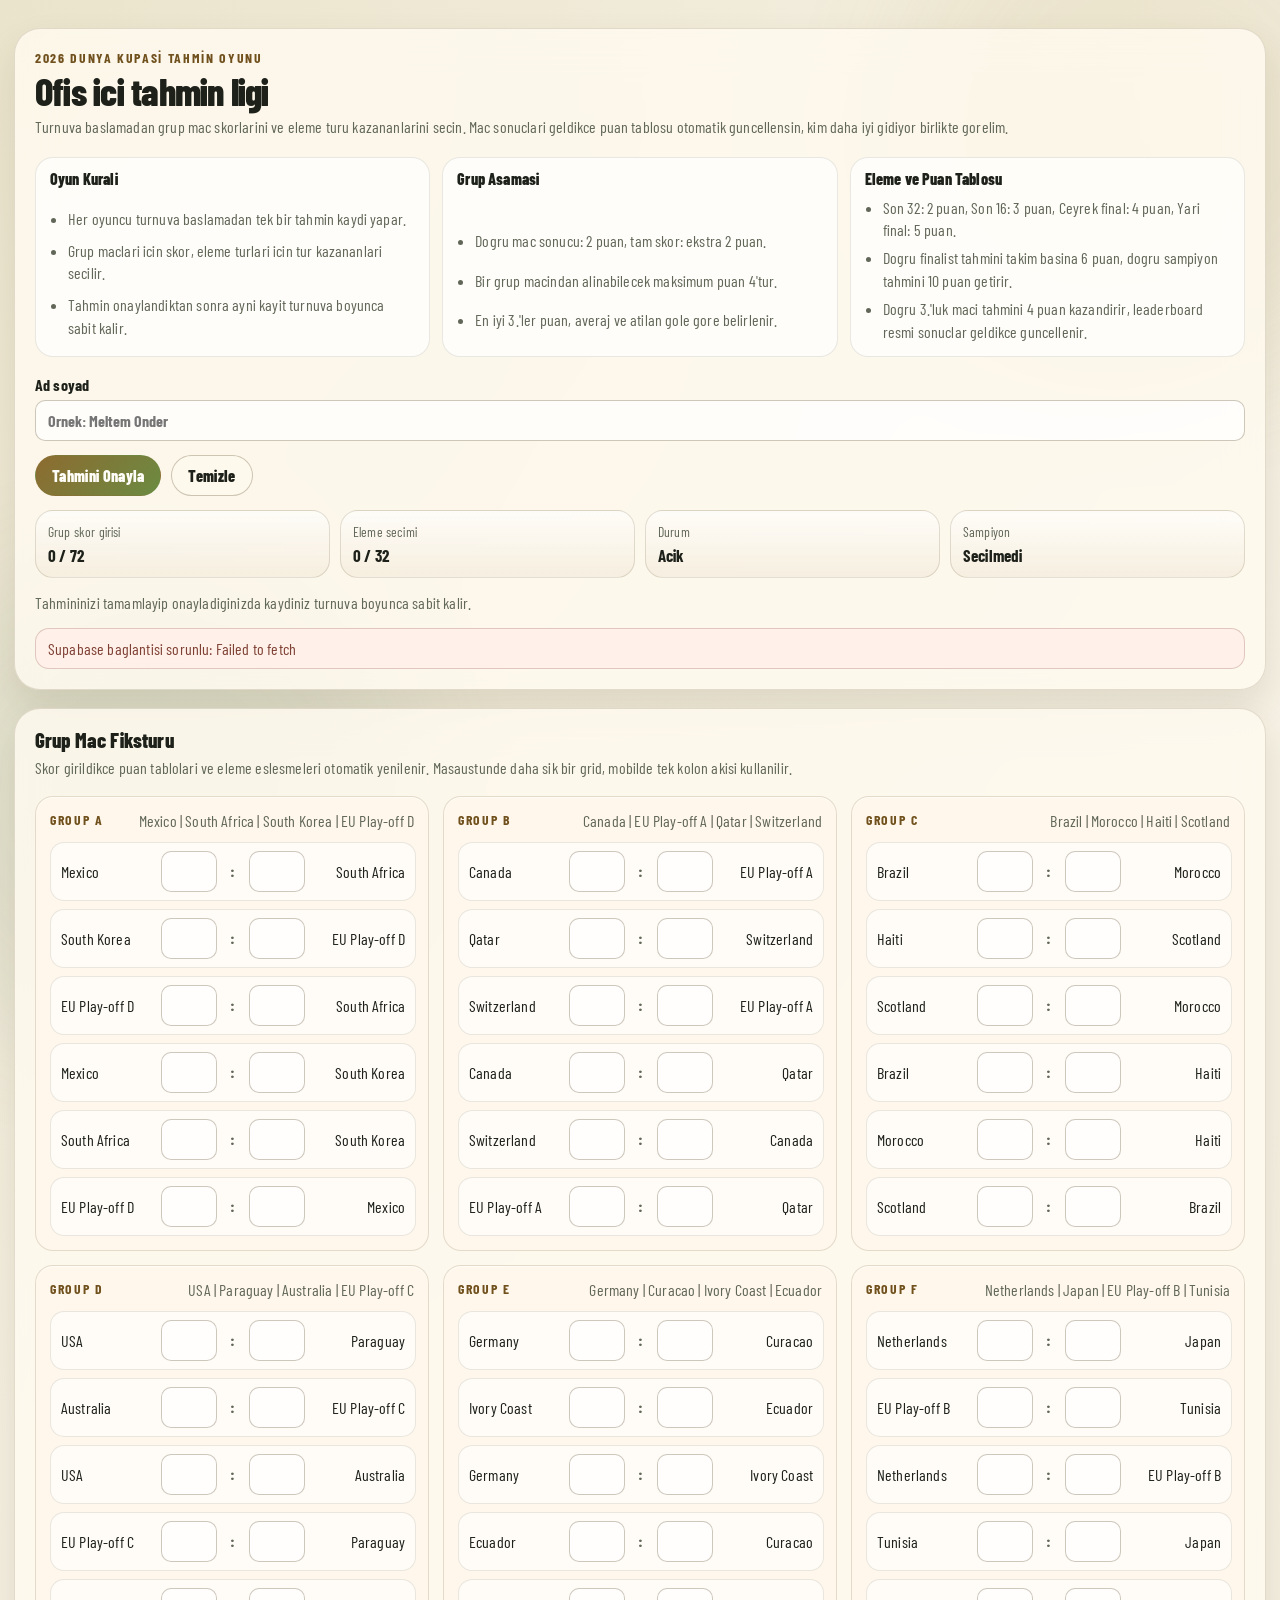
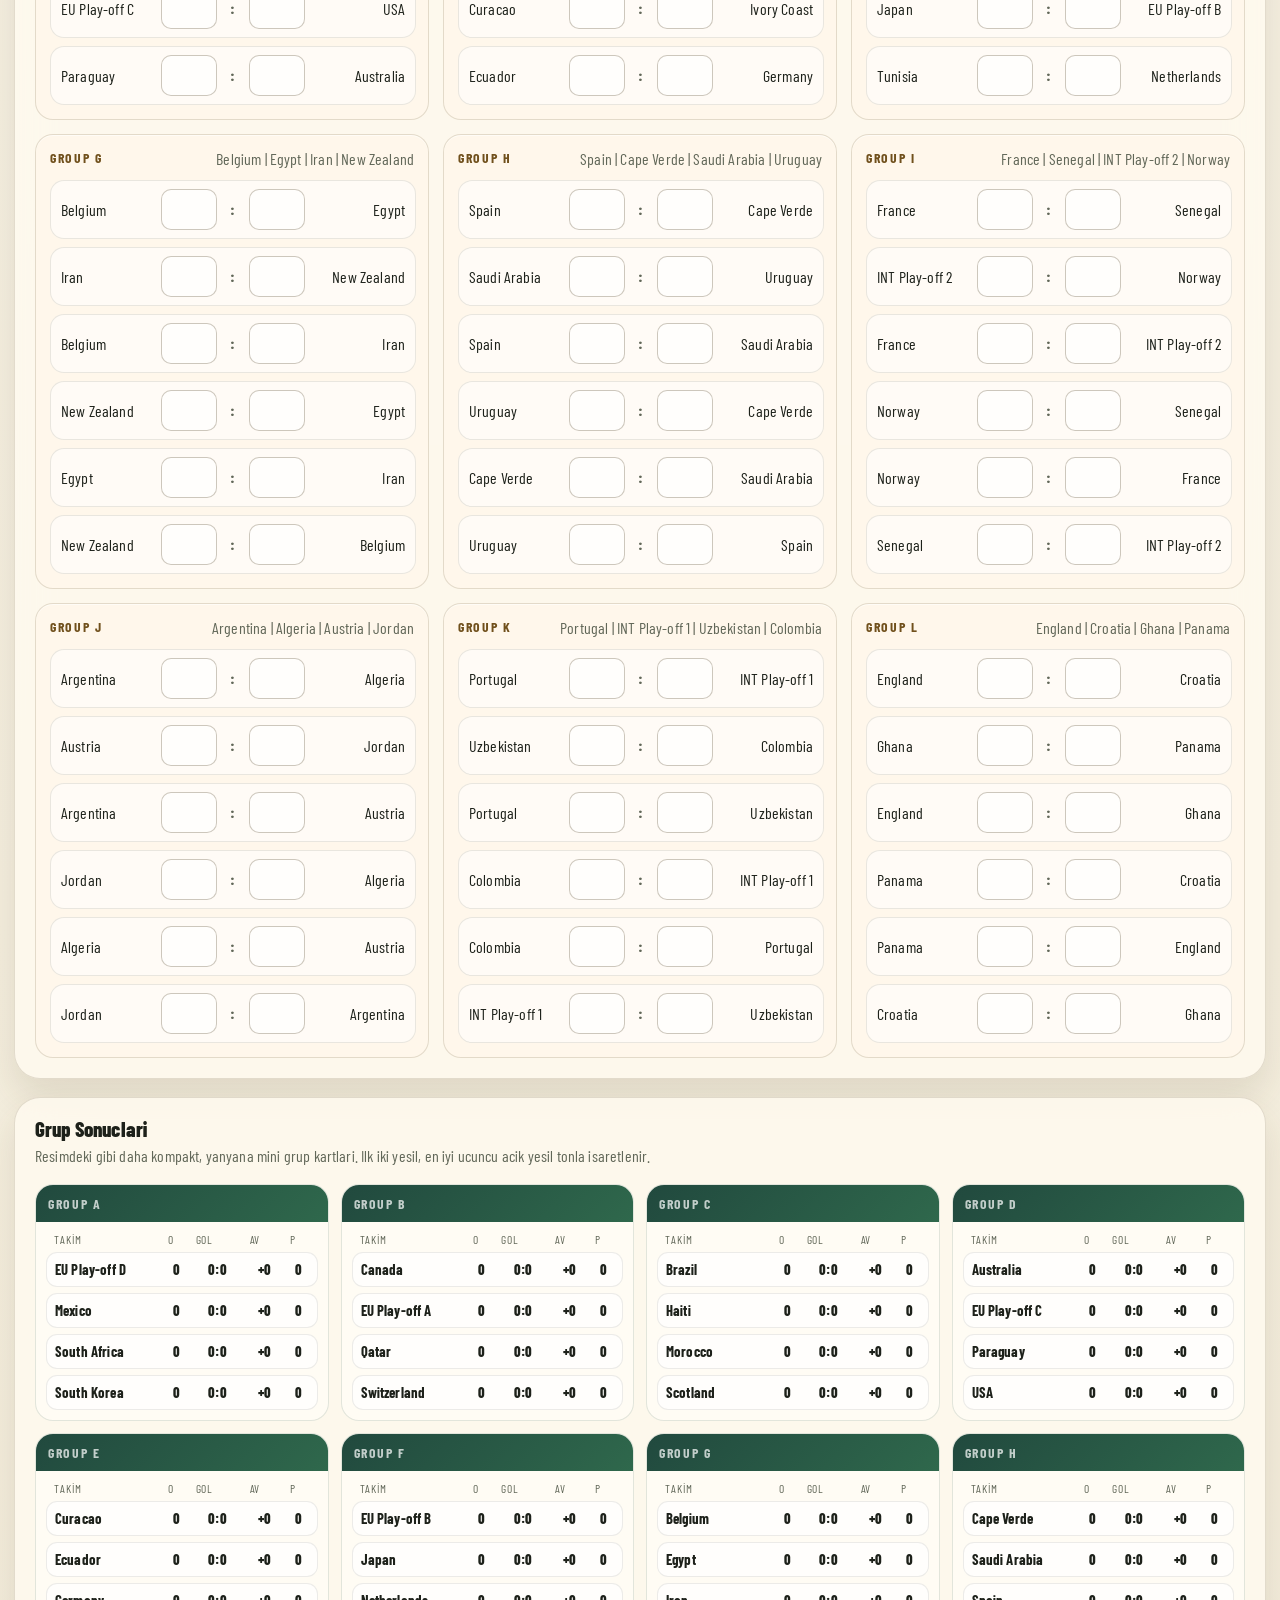
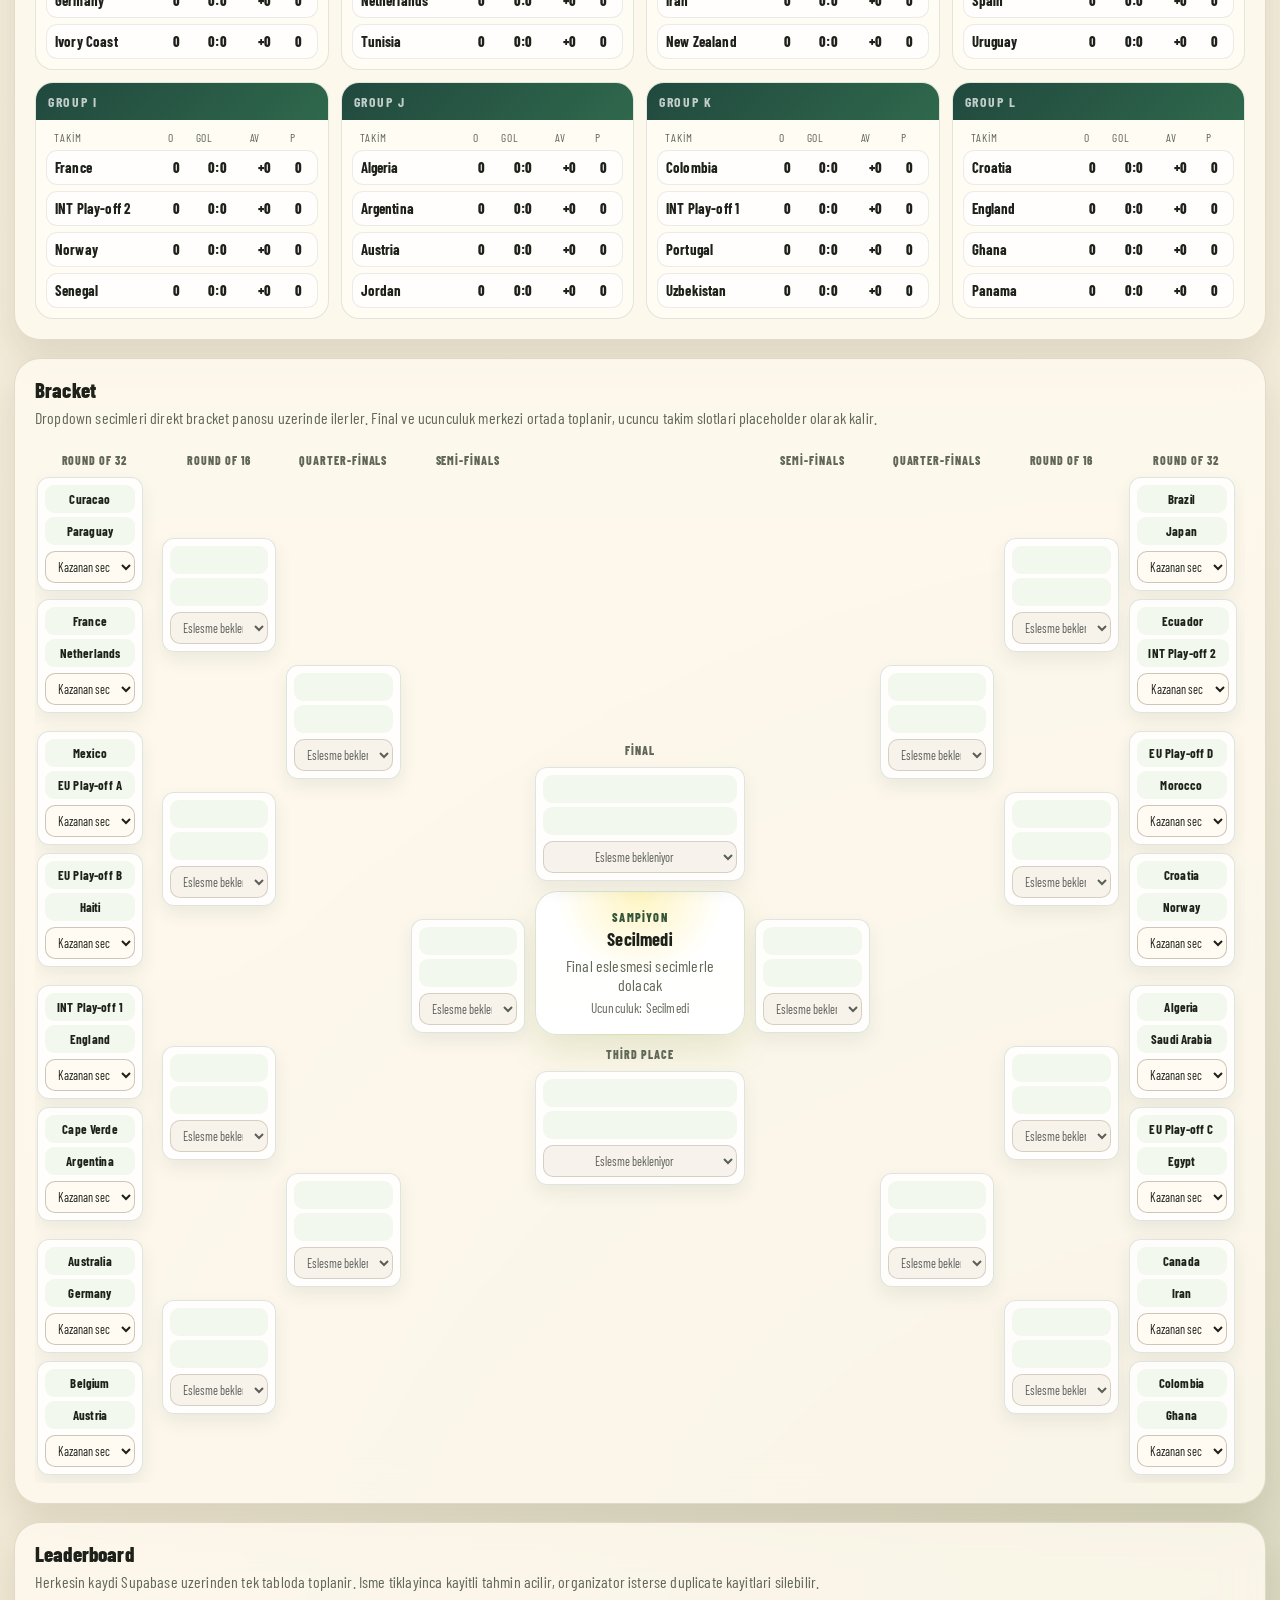
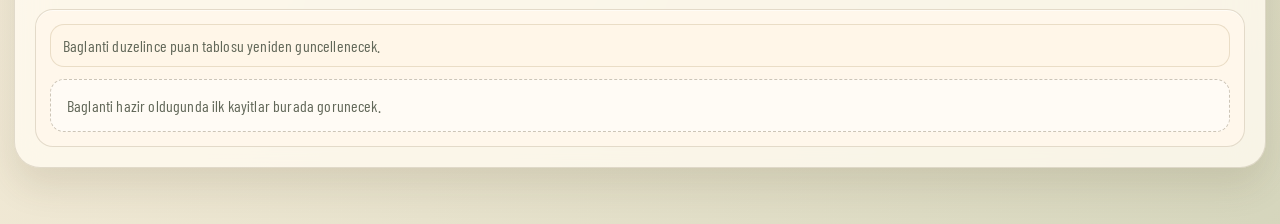
==== commit 1da60f3e: "Adjust section headers and typography for readability" ====
--- a/index.html
+++ b/index.html
@@ -110,7 +110,6 @@
 
       <section class="section-card">
         <div class="section-intro">
-          <p class="section-kicker">1</p>
           <h2>Grup Mac Fiksturu</h2>
           <p class="section-copy">
             Skor girildikce puan tablolari ve eleme eslesmeleri otomatik
@@ -123,7 +122,6 @@
 
       <section class="section-card">
         <div class="section-intro">
-          <p class="section-kicker">2</p>
           <h2>Grup Sonuclari</h2>
           <p class="section-copy">
             Resimdeki gibi daha kompakt, yanyana mini grup kartlari. Ilk iki
@@ -135,7 +133,6 @@
 
       <section class="section-card">
         <div class="section-intro">
-          <p class="section-kicker">3</p>
           <h2>Bracket</h2>
           <p class="section-copy">
             Dropdown secimleri direkt bracket panosu uzerinde ilerler. Final ve
@@ -148,7 +145,6 @@
 
       <section class="section-card">
         <div class="section-intro">
-          <p class="section-kicker">4</p>
           <h2>Leaderboard</h2>
           <p class="section-copy">
             Herkesin kaydi Supabase uzerinden tek tabloda toplanir. Isme
--- a/styles.css
+++ b/styles.css
@@ -26,7 +26,7 @@
   --bracket-qf-lane: calc(var(--bracket-r16-lane) * 2 + var(--bracket-stack-gap));
   --bracket-sf-lane: calc(var(--bracket-qf-lane) * 2 + var(--bracket-stack-gap));
   --font-stack: "Barlow Condensed", "Avenir Next Condensed", "Franklin Gothic Medium", "Arial Narrow", sans-serif;
-  font-size: 14px;
+  font-size: 16px;
 }
 
 *,
@@ -133,16 +133,19 @@
   font-size: clamp(1.7rem, 3vw, 2.6rem);
   line-height: 1;
   letter-spacing: -0.02em;
+  font-weight: 800;
 }
 
 h2 {
   font-size: 1.3rem;
   line-height: 1.05;
+  font-weight: 800;
 }
 
 h3 {
   font-size: 1.05rem;
   line-height: 1.1;
+  font-weight: 800;
 }
 
 h4 {
@@ -361,7 +364,7 @@
 }
 
 .fixture-team {
-  font-weight: 700;
+  font-weight: 400;
 }
 
 .fixture-team--away {
@@ -409,6 +412,7 @@
 thead th {
   color: var(--muted);
   font-size: 0.82rem;
+  font-weight: 800;
   text-transform: uppercase;
   letter-spacing: 0.08em;
 }
@@ -943,7 +947,7 @@
 
 @media (max-width: 640px) {
   :root {
-    font-size: 13px;
+    font-size: 14px;
   }
 
   .app-shell {
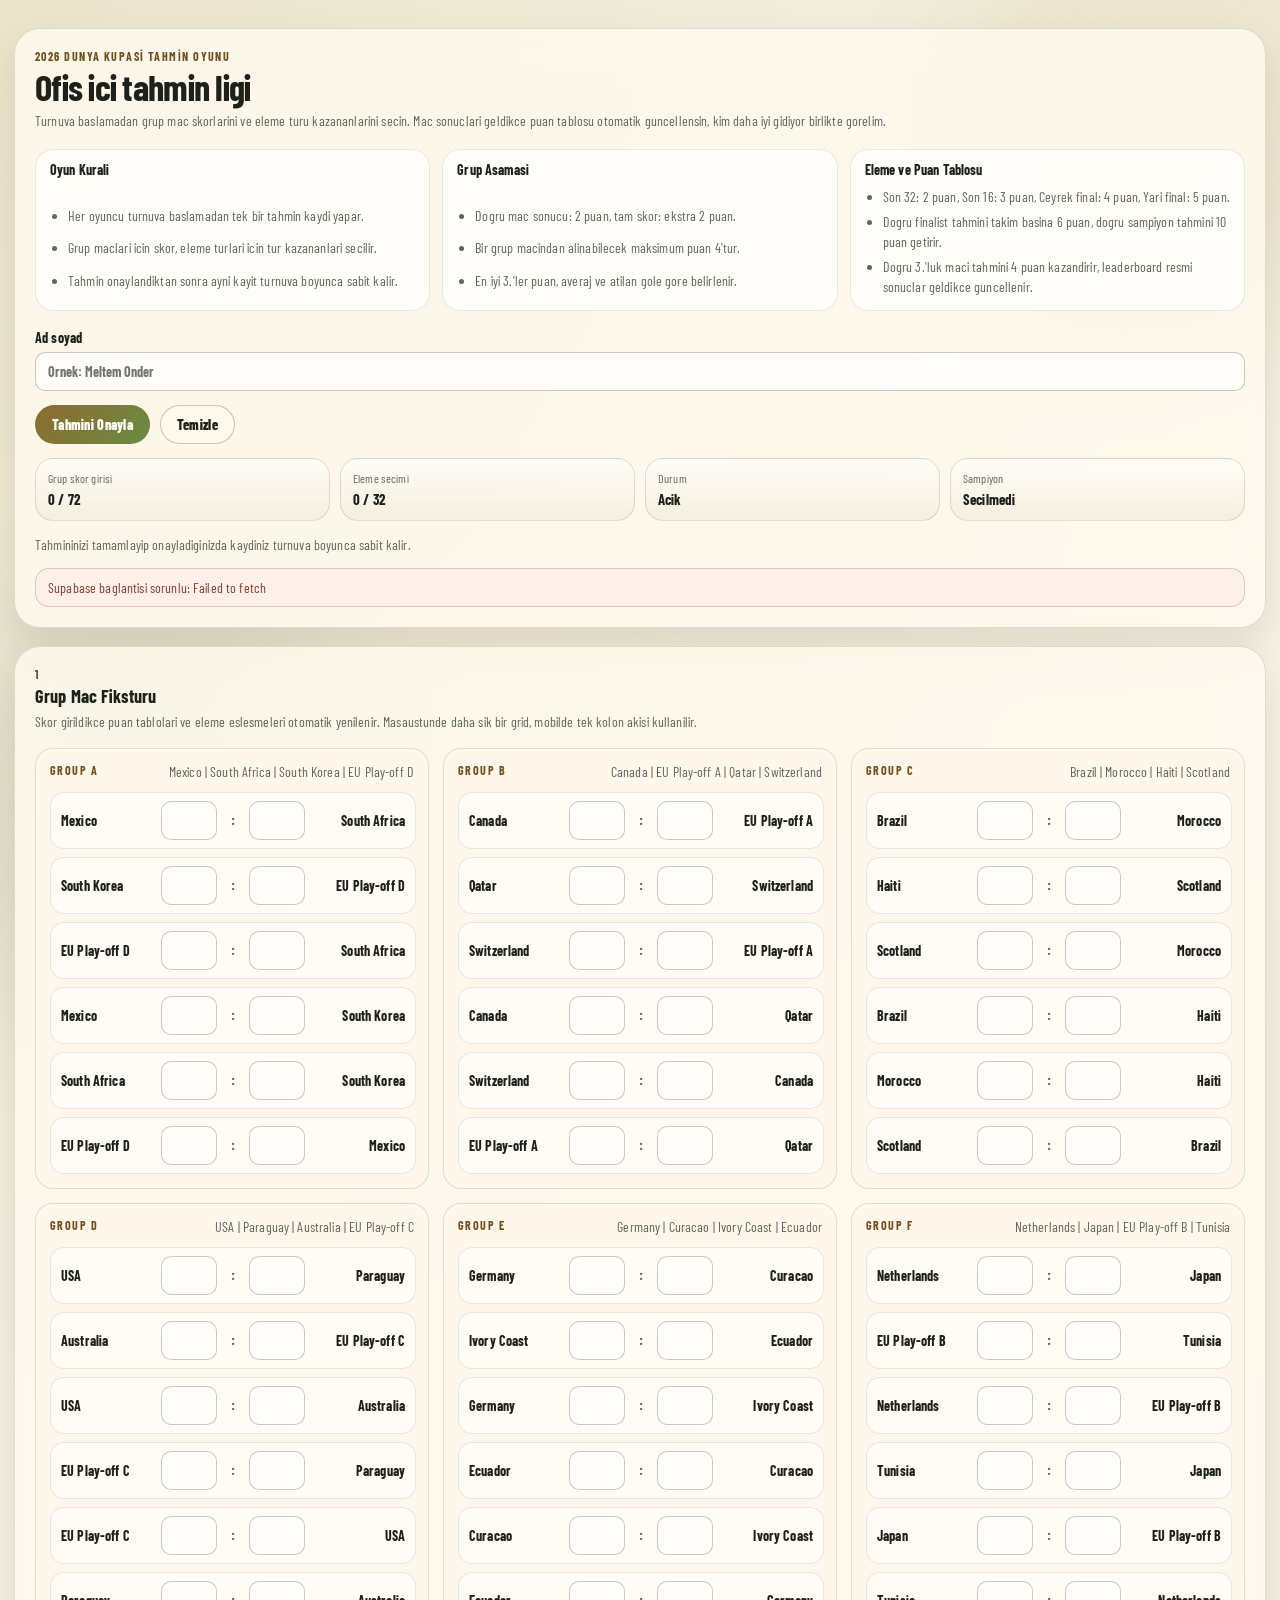
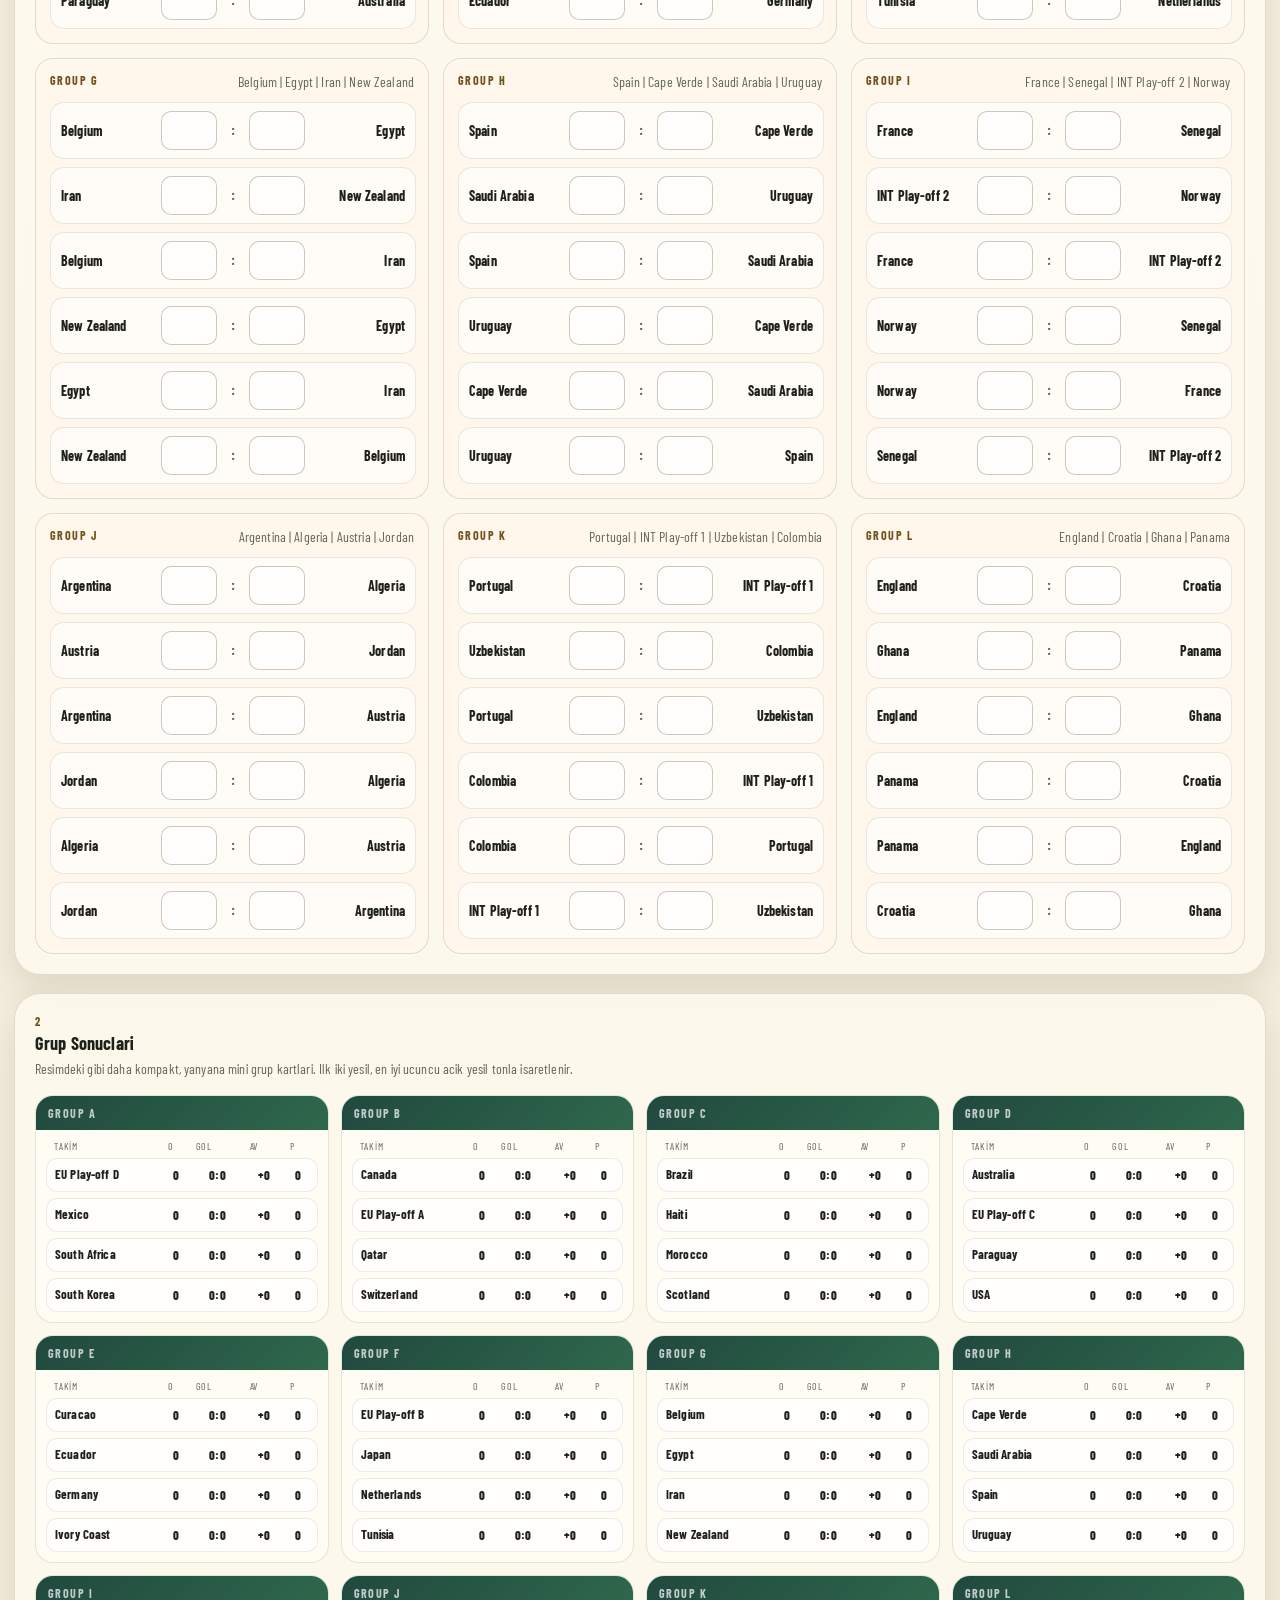
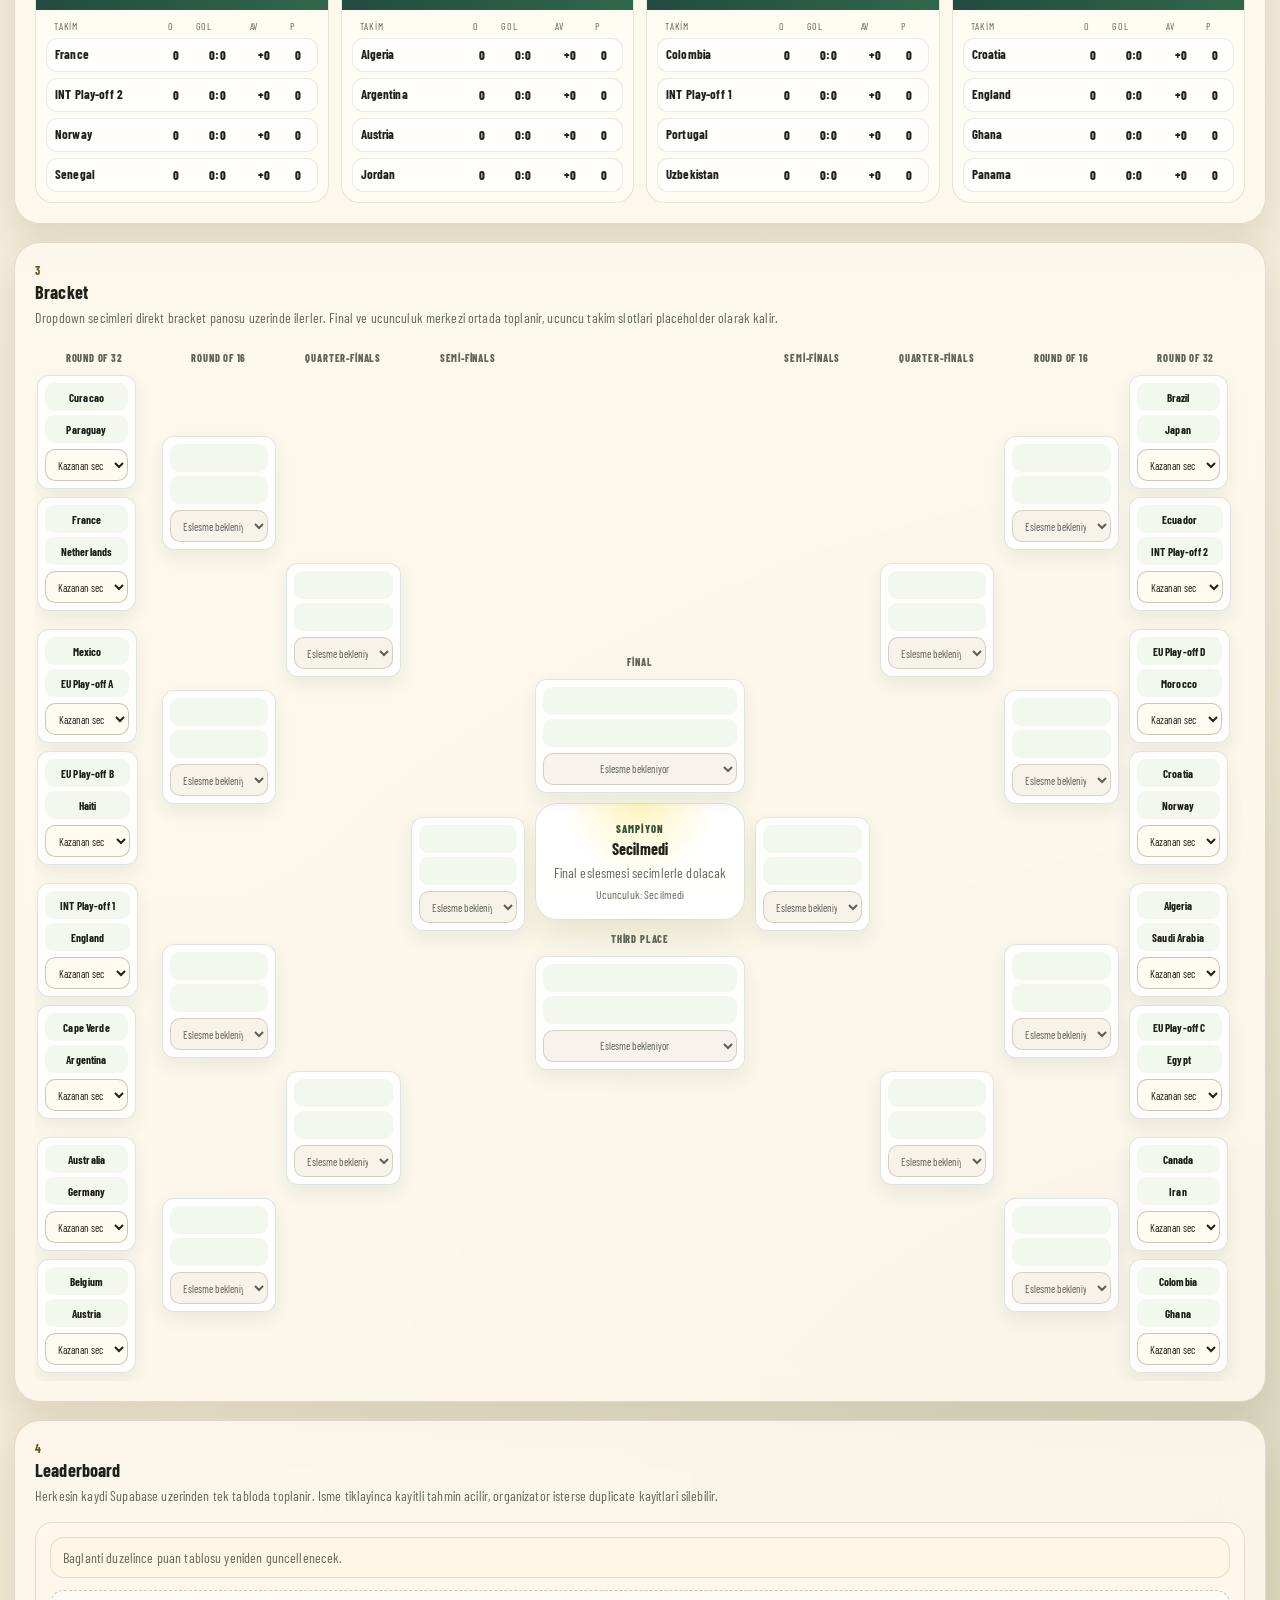
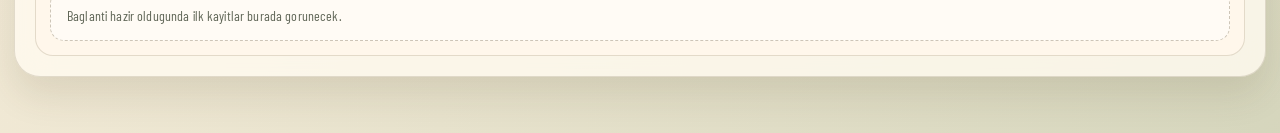
==== commit a900fc00: "Add files via upload" ====
--- a/index.html
+++ b/index.html
@@ -110,6 +110,7 @@
 
       <section class="section-card">
         <div class="section-intro">
+          <p class="section-kicker">1</p>
           <h2>Grup Mac Fiksturu</h2>
           <p class="section-copy">
             Skor girildikce puan tablolari ve eleme eslesmeleri otomatik
@@ -122,6 +123,7 @@
 
       <section class="section-card">
         <div class="section-intro">
+          <p class="section-kicker">2</p>
           <h2>Grup Sonuclari</h2>
           <p class="section-copy">
             Resimdeki gibi daha kompakt, yanyana mini grup kartlari. Ilk iki
@@ -133,6 +135,7 @@
 
       <section class="section-card">
         <div class="section-intro">
+          <p class="section-kicker">3</p>
           <h2>Bracket</h2>
           <p class="section-copy">
             Dropdown secimleri direkt bracket panosu uzerinde ilerler. Final ve
@@ -145,6 +148,7 @@
 
       <section class="section-card">
         <div class="section-intro">
+          <p class="section-kicker">4</p>
           <h2>Leaderboard</h2>
           <p class="section-copy">
             Herkesin kaydi Supabase uzerinden tek tabloda toplanir. Isme
--- a/styles.css
+++ b/styles.css
@@ -26,7 +26,7 @@
   --bracket-qf-lane: calc(var(--bracket-r16-lane) * 2 + var(--bracket-stack-gap));
   --bracket-sf-lane: calc(var(--bracket-qf-lane) * 2 + var(--bracket-stack-gap));
   --font-stack: "Barlow Condensed", "Avenir Next Condensed", "Franklin Gothic Medium", "Arial Narrow", sans-serif;
-  font-size: 16px;
+  font-size: 14px;
 }
 
 *,
@@ -133,19 +133,16 @@
   font-size: clamp(1.7rem, 3vw, 2.6rem);
   line-height: 1;
   letter-spacing: -0.02em;
-  font-weight: 800;
 }
 
 h2 {
   font-size: 1.3rem;
   line-height: 1.05;
-  font-weight: 800;
 }
 
 h3 {
   font-size: 1.05rem;
   line-height: 1.1;
-  font-weight: 800;
 }
 
 h4 {
@@ -364,7 +361,7 @@
 }
 
 .fixture-team {
-  font-weight: 400;
+  font-weight: 700;
 }
 
 .fixture-team--away {
@@ -412,7 +409,6 @@
 thead th {
   color: var(--muted);
   font-size: 0.82rem;
-  font-weight: 800;
   text-transform: uppercase;
   letter-spacing: 0.08em;
 }
@@ -947,7 +943,7 @@
 
 @media (max-width: 640px) {
   :root {
-    font-size: 14px;
+    font-size: 13px;
   }
 
   .app-shell {
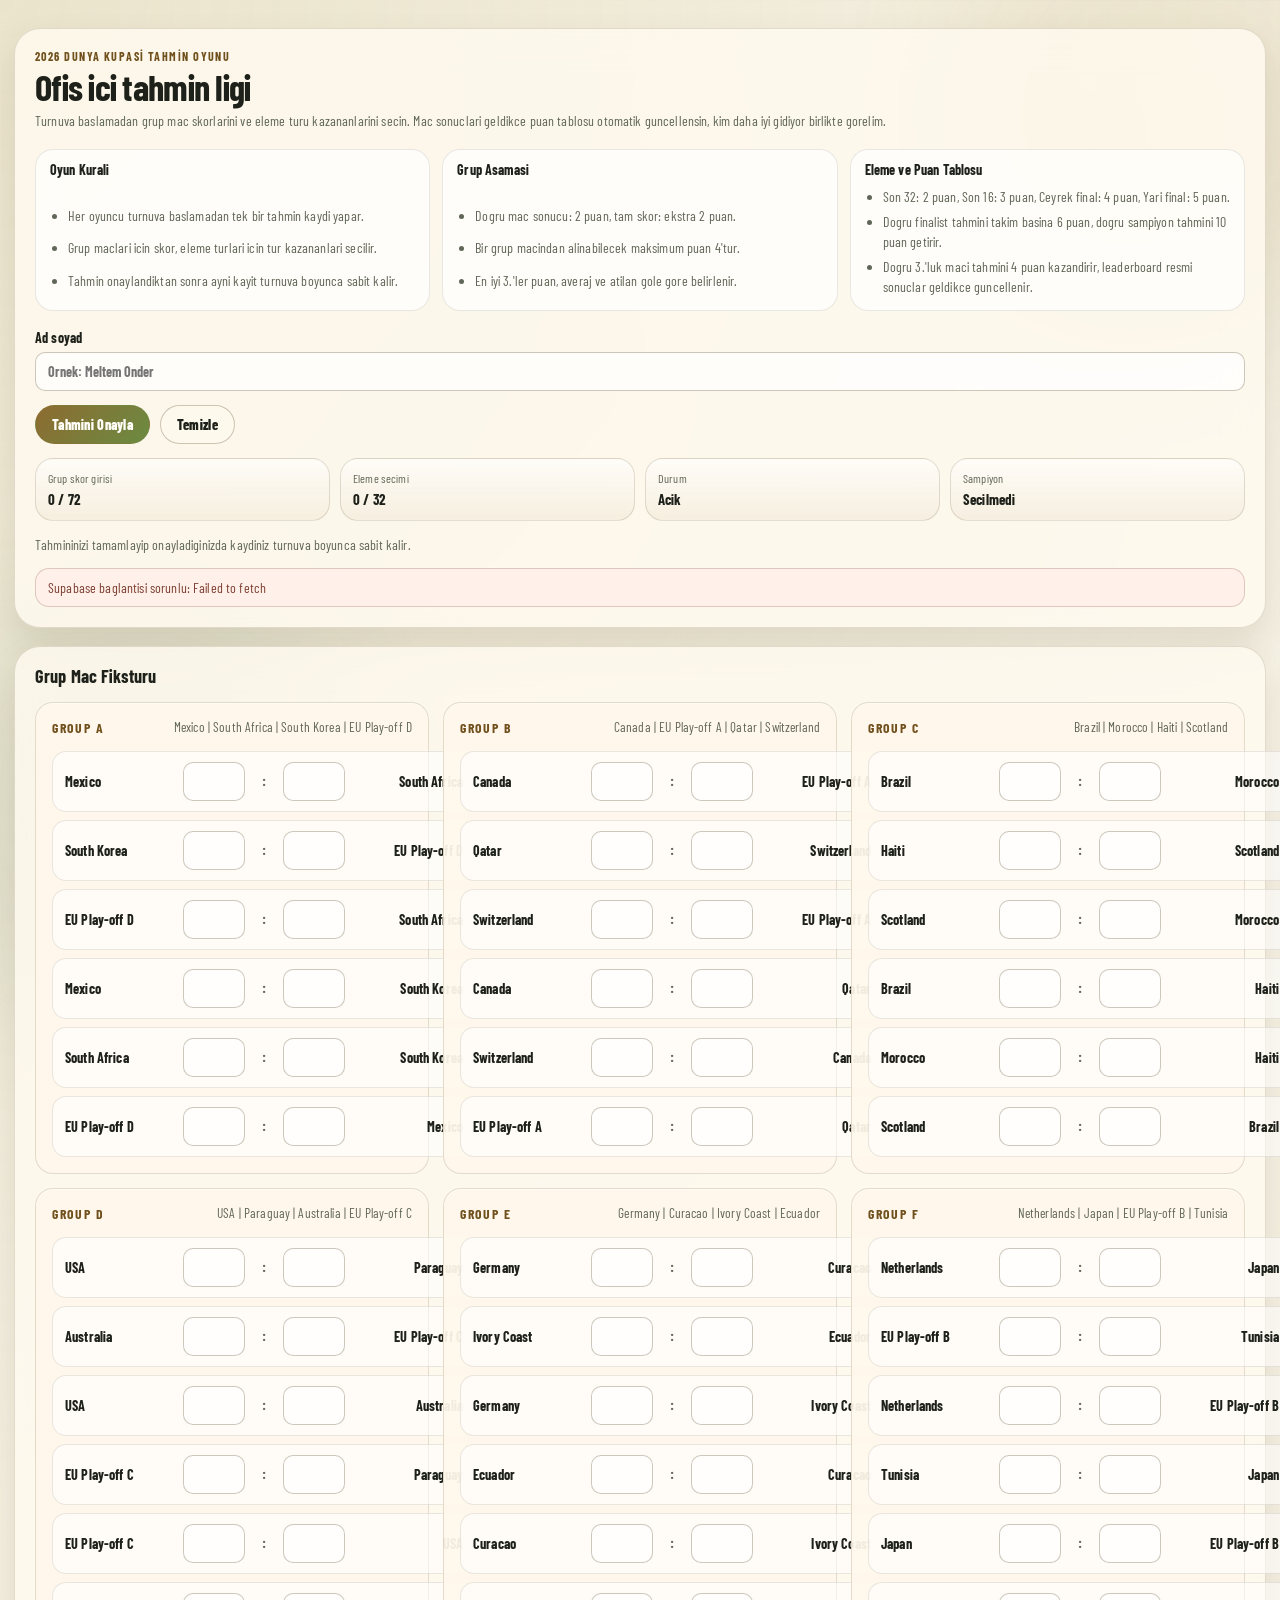
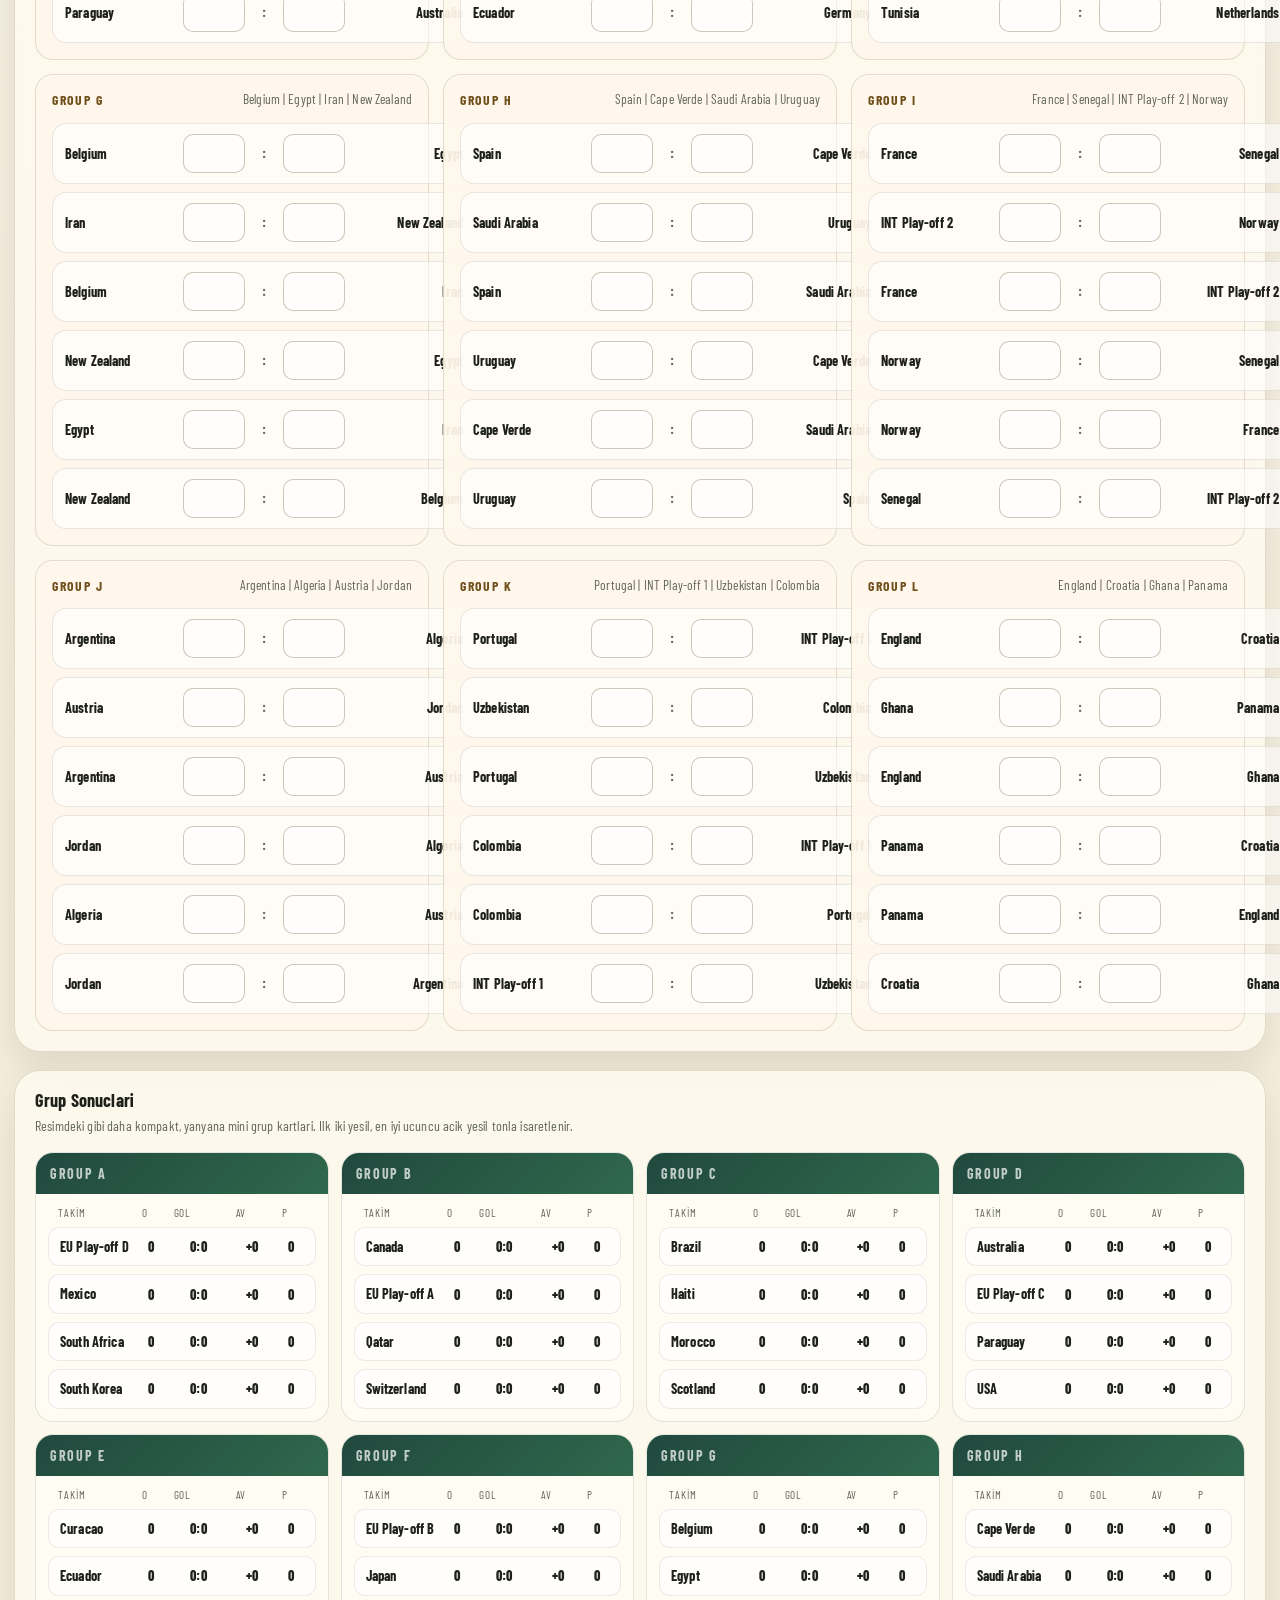
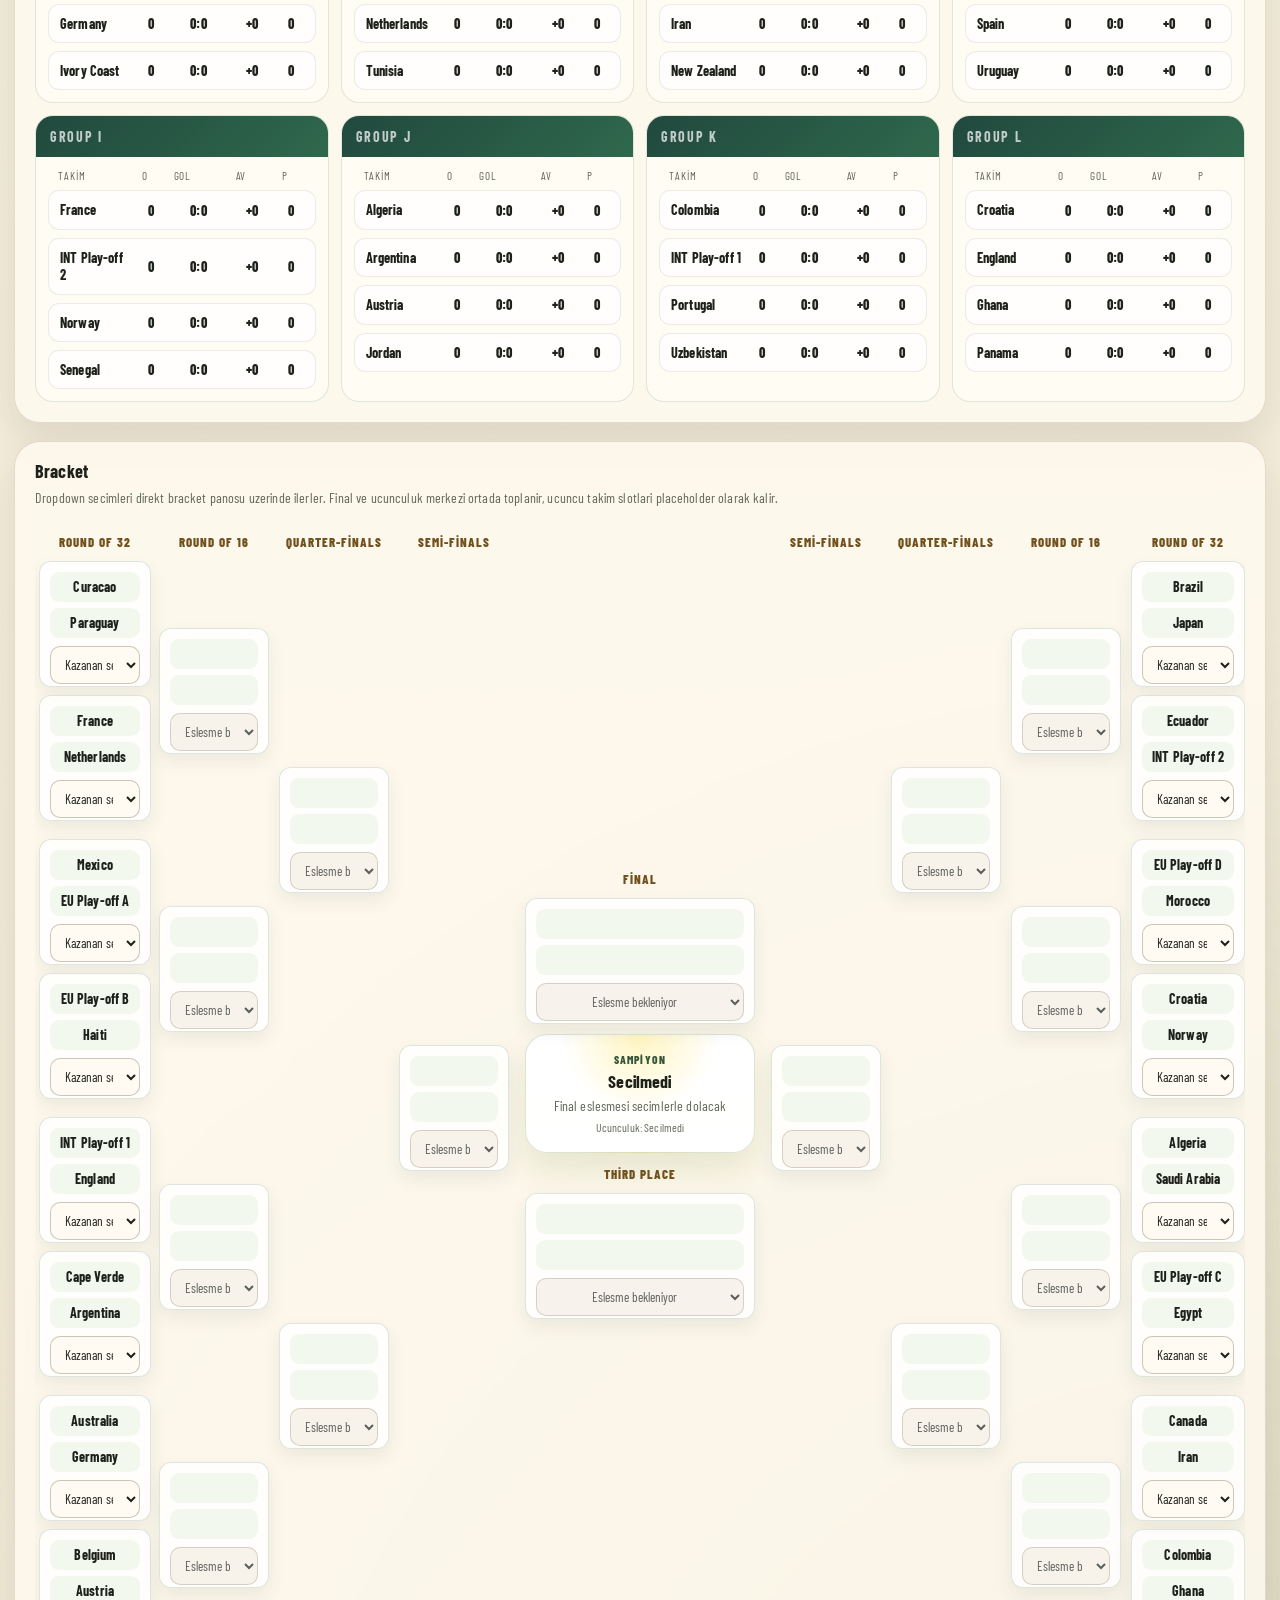
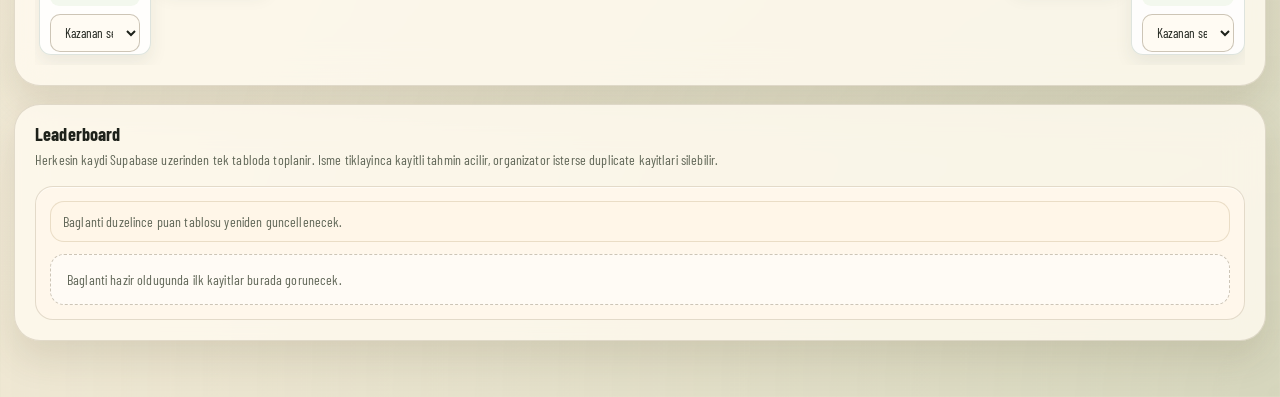
==== commit f0ae7228: "patch" ====
--- a/index.html
+++ b/index.html
@@ -110,20 +110,13 @@
 
       <section class="section-card">
         <div class="section-intro">
-          <p class="section-kicker">1</p>
           <h2>Grup Mac Fiksturu</h2>
-          <p class="section-copy">
-            Skor girildikce puan tablolari ve eleme eslesmeleri otomatik
-            yenilenir. Masaustunde daha sik bir grid, mobilde tek kolon akisi
-            kullanilir.
-          </p>
         </div>
         <div id="fixtures-root" class="stack-root"></div>
       </section>
 
       <section class="section-card">
         <div class="section-intro">
-          <p class="section-kicker">2</p>
           <h2>Grup Sonuclari</h2>
           <p class="section-copy">
             Resimdeki gibi daha kompakt, yanyana mini grup kartlari. Ilk iki
@@ -135,7 +128,6 @@
 
       <section class="section-card">
         <div class="section-intro">
-          <p class="section-kicker">3</p>
           <h2>Bracket</h2>
           <p class="section-copy">
             Dropdown secimleri direkt bracket panosu uzerinde ilerler. Final ve
@@ -148,7 +140,6 @@
 
       <section class="section-card">
         <div class="section-intro">
-          <p class="section-kicker">4</p>
           <h2>Leaderboard</h2>
           <p class="section-copy">
             Herkesin kaydi Supabase uzerinden tek tabloda toplanir. Isme
--- a/styles.css
+++ b/styles.css
@@ -926,6 +926,138 @@
   color: var(--muted);
 }
 
+@media (min-width: 960px) {
+  :root {
+    --bracket-card-height: 126px;
+  }
+
+  #fixtures-root .group-card {
+    padding: 16px;
+  }
+
+  #fixtures-root .group-card__head {
+    gap: 10px 16px;
+    margin-bottom: 14px;
+  }
+
+  #fixtures-root .group-card__head .section-kicker {
+    font-size: 0.98rem;
+    letter-spacing: 0.12em;
+  }
+
+  #fixtures-root .group-card__teams {
+    font-size: 0.96rem;
+    line-height: 1.32;
+  }
+
+  .fixture-row {
+    grid-template-columns: minmax(108px, 1fr) 62px 18px 62px minmax(108px, 1fr);
+    gap: 10px;
+    padding: 10px 12px;
+  }
+
+  .fixture-team {
+    font-size: 1.02rem;
+    line-height: 1.2;
+  }
+
+  .score-input {
+    font-size: 1rem;
+  }
+
+  .score-separator {
+    font-size: 1rem;
+  }
+
+  .mini-group-card__head {
+    padding: 12px 14px;
+  }
+
+  .mini-group-card__head .section-kicker {
+    font-size: 1rem;
+    letter-spacing: 0.12em;
+  }
+
+  .mini-group-card__body {
+    gap: 8px;
+    padding: 12px;
+  }
+
+  .mini-group-legend,
+  .mini-group-row {
+    grid-template-columns: minmax(0, 2.45fr) 24px 54px 38px 24px;
+  }
+
+  .mini-group-legend {
+    font-size: 0.8rem;
+    padding: 0 10px;
+  }
+
+  .mini-group-row {
+    padding: 10px 11px;
+  }
+
+  .mini-group-value {
+    font-size: 1rem;
+  }
+
+  .mini-group-team {
+    font-size: 1.02rem;
+    line-height: 1.22;
+  }
+
+  .bracket-board {
+    min-width: 1120px;
+    grid-template-columns: minmax(0, 1fr) 230px minmax(0, 1fr);
+    gap: 16px;
+    padding: 8px 4px 4px;
+  }
+
+  .bracket-column__label {
+    min-height: 22px;
+    color: var(--accent-strong);
+    font-size: 0.92rem;
+    letter-spacing: 0.08em;
+  }
+
+  .bracket-match {
+    gap: 8px;
+    padding: 10px;
+    height: 126px;
+    min-height: 126px;
+  }
+
+  .bracket-slot-stack {
+    gap: 6px;
+  }
+
+  .bracket-slot {
+    min-height: 30px;
+    height: 30px;
+    padding: 6px 10px;
+  }
+
+  .bracket-slot__team {
+    min-height: 20px;
+    line-height: 1.05;
+    font-size: 1rem;
+  }
+
+  .bracket-select {
+    height: 38px;
+    padding: 6px 10px;
+    font-size: 0.94rem;
+  }
+
+  .bracket-crown span {
+    font-size: 0.82rem;
+  }
+
+  .bracket-crown strong {
+    font-size: 1.28rem;
+  }
+}
+
 @media (max-width: 840px) {
   .status-grid {
     grid-template-columns: repeat(2, minmax(0, 1fr));
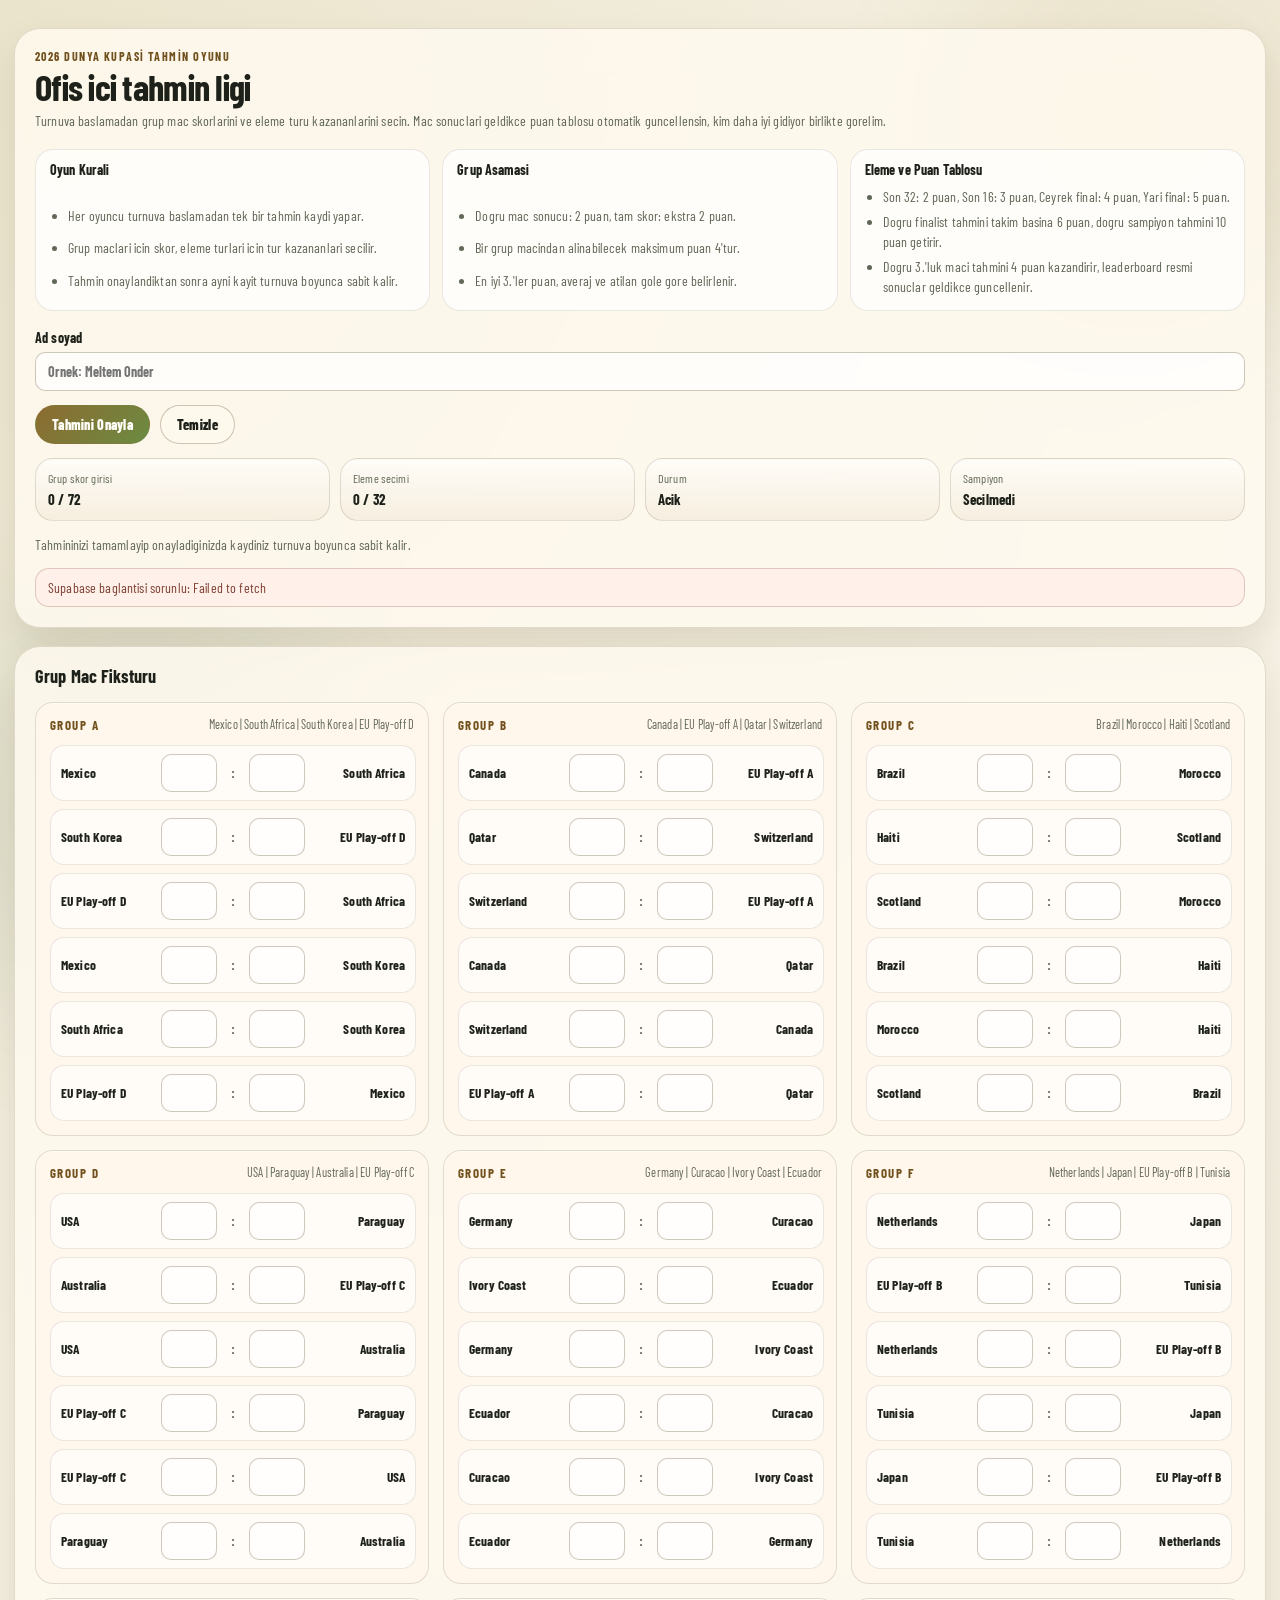
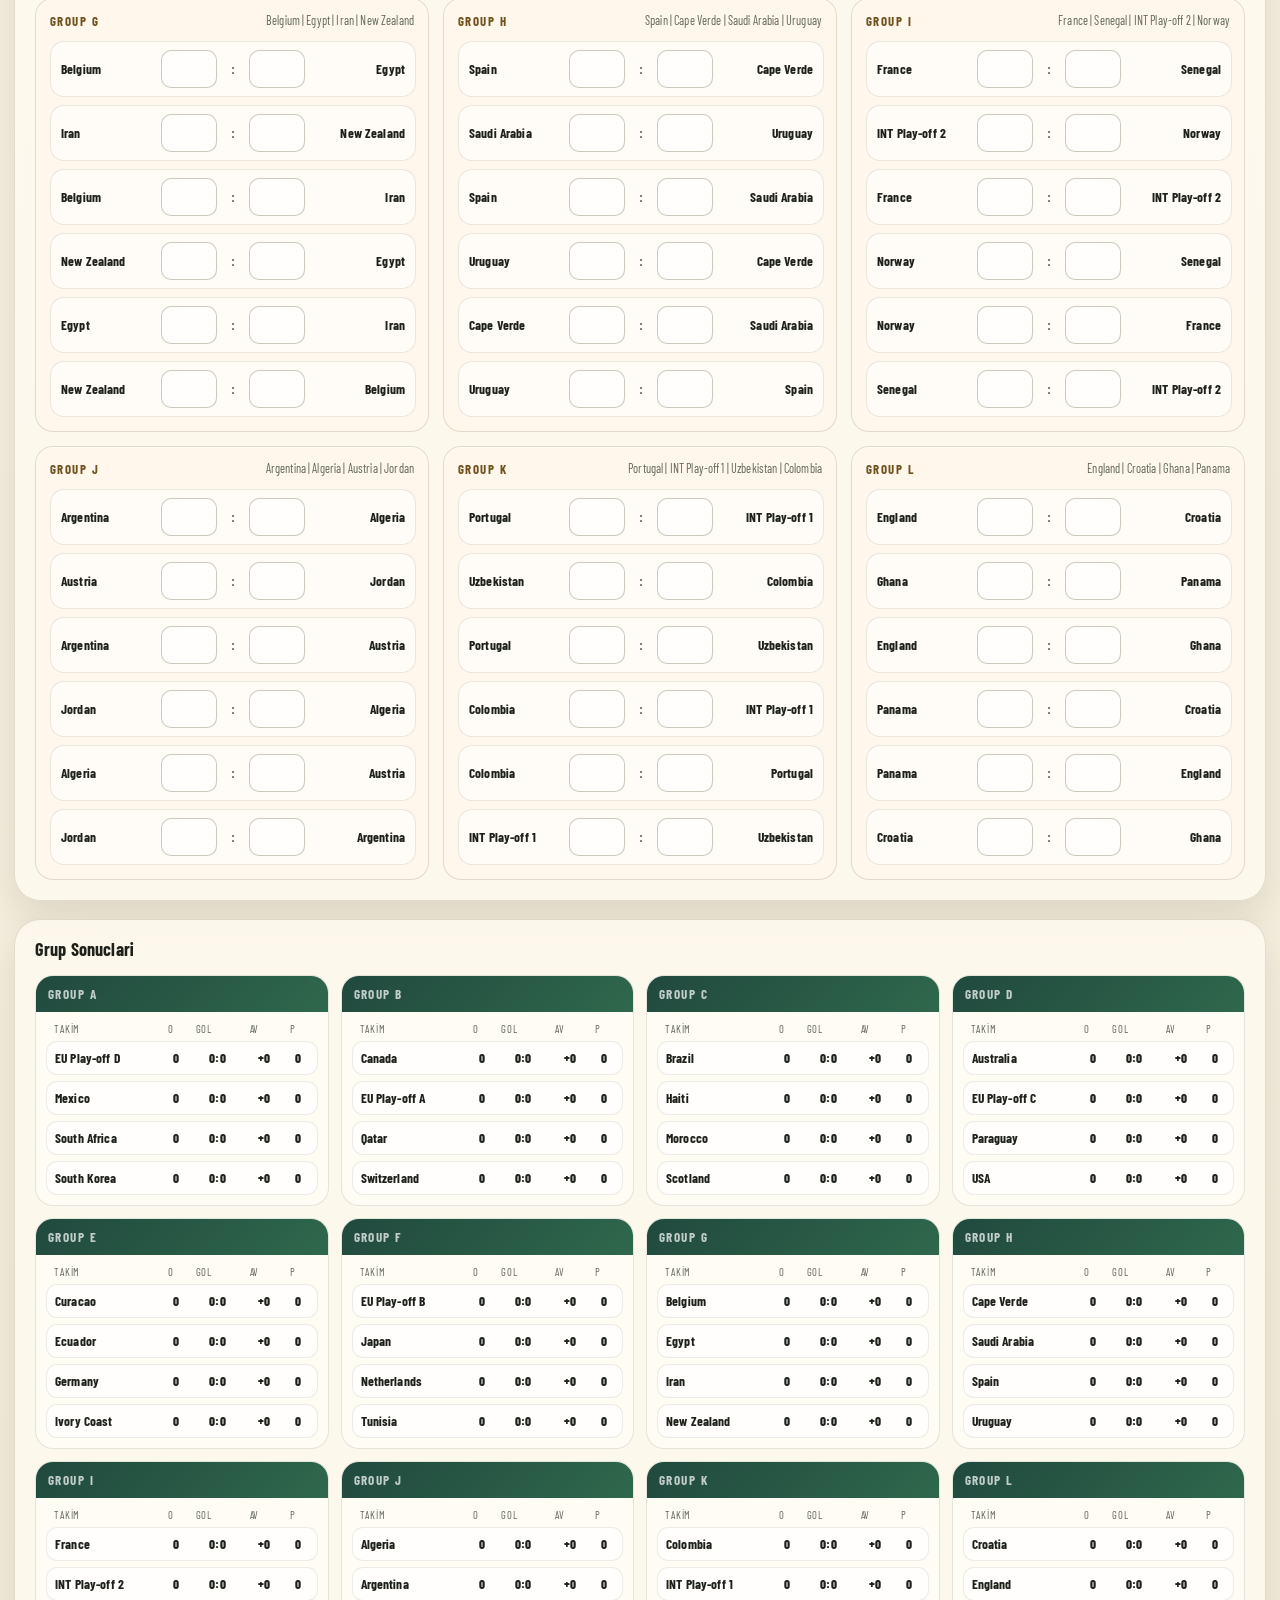
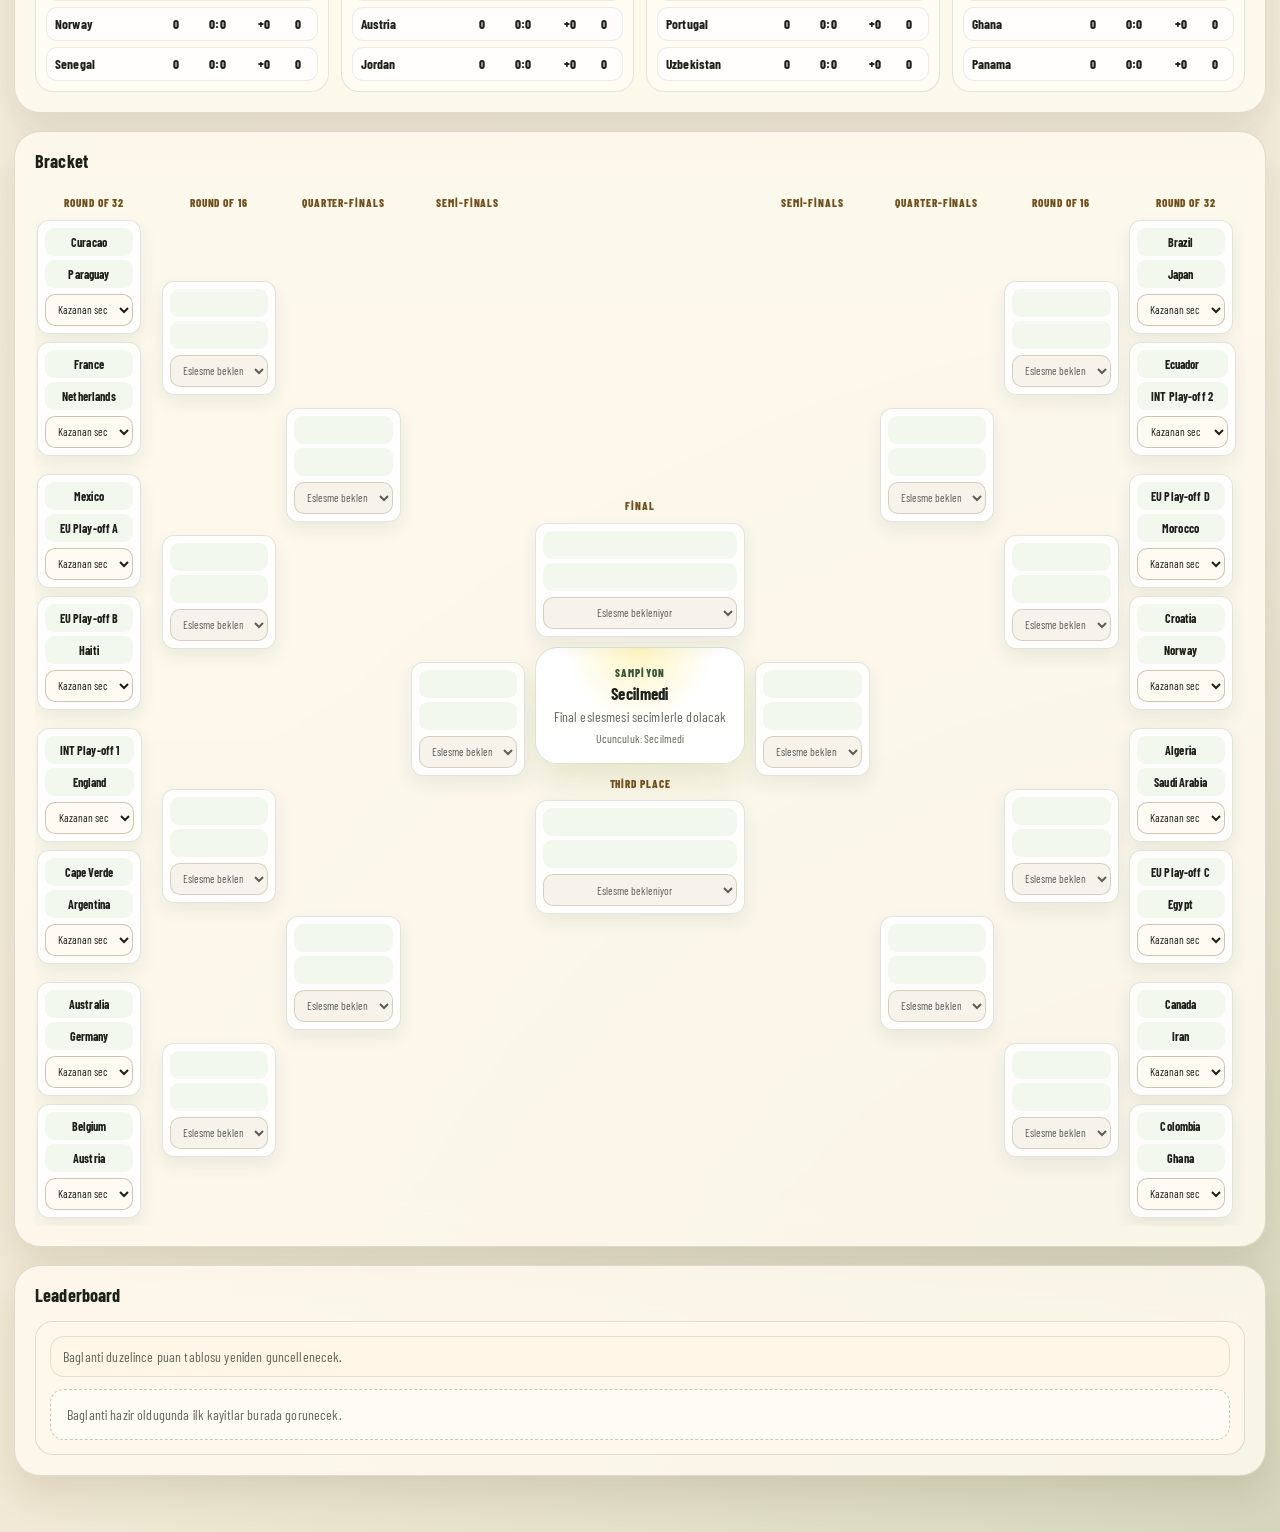
==== commit b86db5a1: "last patch" ====
--- a/index.html
+++ b/index.html
@@ -118,10 +118,6 @@
       <section class="section-card">
         <div class="section-intro">
           <h2>Grup Sonuclari</h2>
-          <p class="section-copy">
-            Resimdeki gibi daha kompakt, yanyana mini grup kartlari. Ilk iki
-            yesil, en iyi ucuncu acik yesil tonla isaretlenir.
-          </p>
         </div>
         <div id="standings-root" class="stack-root"></div>
       </section>
@@ -129,11 +125,6 @@
       <section class="section-card">
         <div class="section-intro">
           <h2>Bracket</h2>
-          <p class="section-copy">
-            Dropdown secimleri direkt bracket panosu uzerinde ilerler. Final ve
-            ucunculuk merkezi ortada toplanir, ucuncu takim slotlari placeholder
-            olarak kalir.
-          </p>
         </div>
         <div id="bracket-root" class="stack-root"></div>
       </section>
@@ -141,11 +132,6 @@
       <section class="section-card">
         <div class="section-intro">
           <h2>Leaderboard</h2>
-          <p class="section-copy">
-            Herkesin kaydi Supabase uzerinden tek tabloda toplanir. Isme
-            tiklayinca kayitli tahmin acilir, organizator isterse duplicate
-            kayitlari silebilir.
-          </p>
         </div>
         <div id="leaderboard-root"></div>
       </section>
--- a/styles.css
+++ b/styles.css
@@ -927,134 +927,66 @@
 }
 
 @media (min-width: 960px) {
-  :root {
-    --bracket-card-height: 126px;
-  }
-
-  #fixtures-root .group-card {
-    padding: 16px;
-  }
-
-  #fixtures-root .group-card__head {
-    gap: 10px 16px;
-    margin-bottom: 14px;
-  }
-
   #fixtures-root .group-card__head .section-kicker {
-    font-size: 0.98rem;
-    letter-spacing: 0.12em;
+    font-size: 0.92rem;
+    letter-spacing: 0.11em;
   }
 
   #fixtures-root .group-card__teams {
+    font-size: 0.88rem;
+    line-height: 1.28;
+  }
+
+  .fixture-team {
     font-size: 0.96rem;
-    line-height: 1.32;
-  }
-
-  .fixture-row {
-    grid-template-columns: minmax(108px, 1fr) 62px 18px 62px minmax(108px, 1fr);
-    gap: 10px;
-    padding: 10px 12px;
-  }
-
-  .fixture-team {
-    font-size: 1.02rem;
-    line-height: 1.2;
   }
 
   .score-input {
-    font-size: 1rem;
+    font-size: 0.96rem;
   }
 
   .score-separator {
-    font-size: 1rem;
-  }
-
-  .mini-group-card__head {
-    padding: 12px 14px;
+    font-size: 0.96rem;
   }
 
   .mini-group-card__head .section-kicker {
-    font-size: 1rem;
-    letter-spacing: 0.12em;
-  }
-
-  .mini-group-card__body {
-    gap: 8px;
-    padding: 12px;
-  }
-
-  .mini-group-legend,
-  .mini-group-row {
-    grid-template-columns: minmax(0, 2.45fr) 24px 54px 38px 24px;
+    font-size: 0.94rem;
+    letter-spacing: 0.11em;
   }
 
   .mini-group-legend {
+    font-size: 0.76rem;
+  }
+
+  .mini-group-value {
+    font-size: 0.94rem;
+  }
+
+  .mini-group-team {
+    font-size: 0.96rem;
+    line-height: 1.18;
+  }
+
+  .bracket-column__label {
+    color: var(--accent-strong);
     font-size: 0.8rem;
-    padding: 0 10px;
-  }
-
-  .mini-group-row {
-    padding: 10px 11px;
-  }
-
-  .mini-group-value {
-    font-size: 1rem;
-  }
-
-  .mini-group-team {
-    font-size: 1.02rem;
-    line-height: 1.22;
-  }
-
-  .bracket-board {
-    min-width: 1120px;
-    grid-template-columns: minmax(0, 1fr) 230px minmax(0, 1fr);
-    gap: 16px;
-    padding: 8px 4px 4px;
-  }
-
-  .bracket-column__label {
-    min-height: 22px;
-    color: var(--accent-strong);
-    font-size: 0.92rem;
     letter-spacing: 0.08em;
   }
 
-  .bracket-match {
-    gap: 8px;
-    padding: 10px;
-    height: 126px;
-    min-height: 126px;
-  }
-
-  .bracket-slot-stack {
-    gap: 6px;
-  }
-
-  .bracket-slot {
-    min-height: 30px;
-    height: 30px;
-    padding: 6px 10px;
-  }
-
   .bracket-slot__team {
-    min-height: 20px;
-    line-height: 1.05;
-    font-size: 1rem;
+    font-size: 0.86rem;
   }
 
   .bracket-select {
-    height: 38px;
-    padding: 6px 10px;
-    font-size: 0.94rem;
+    font-size: 0.8rem;
   }
 
   .bracket-crown span {
-    font-size: 0.82rem;
+    font-size: 0.78rem;
   }
 
   .bracket-crown strong {
-    font-size: 1.28rem;
+    font-size: 1.2rem;
   }
 }
 
